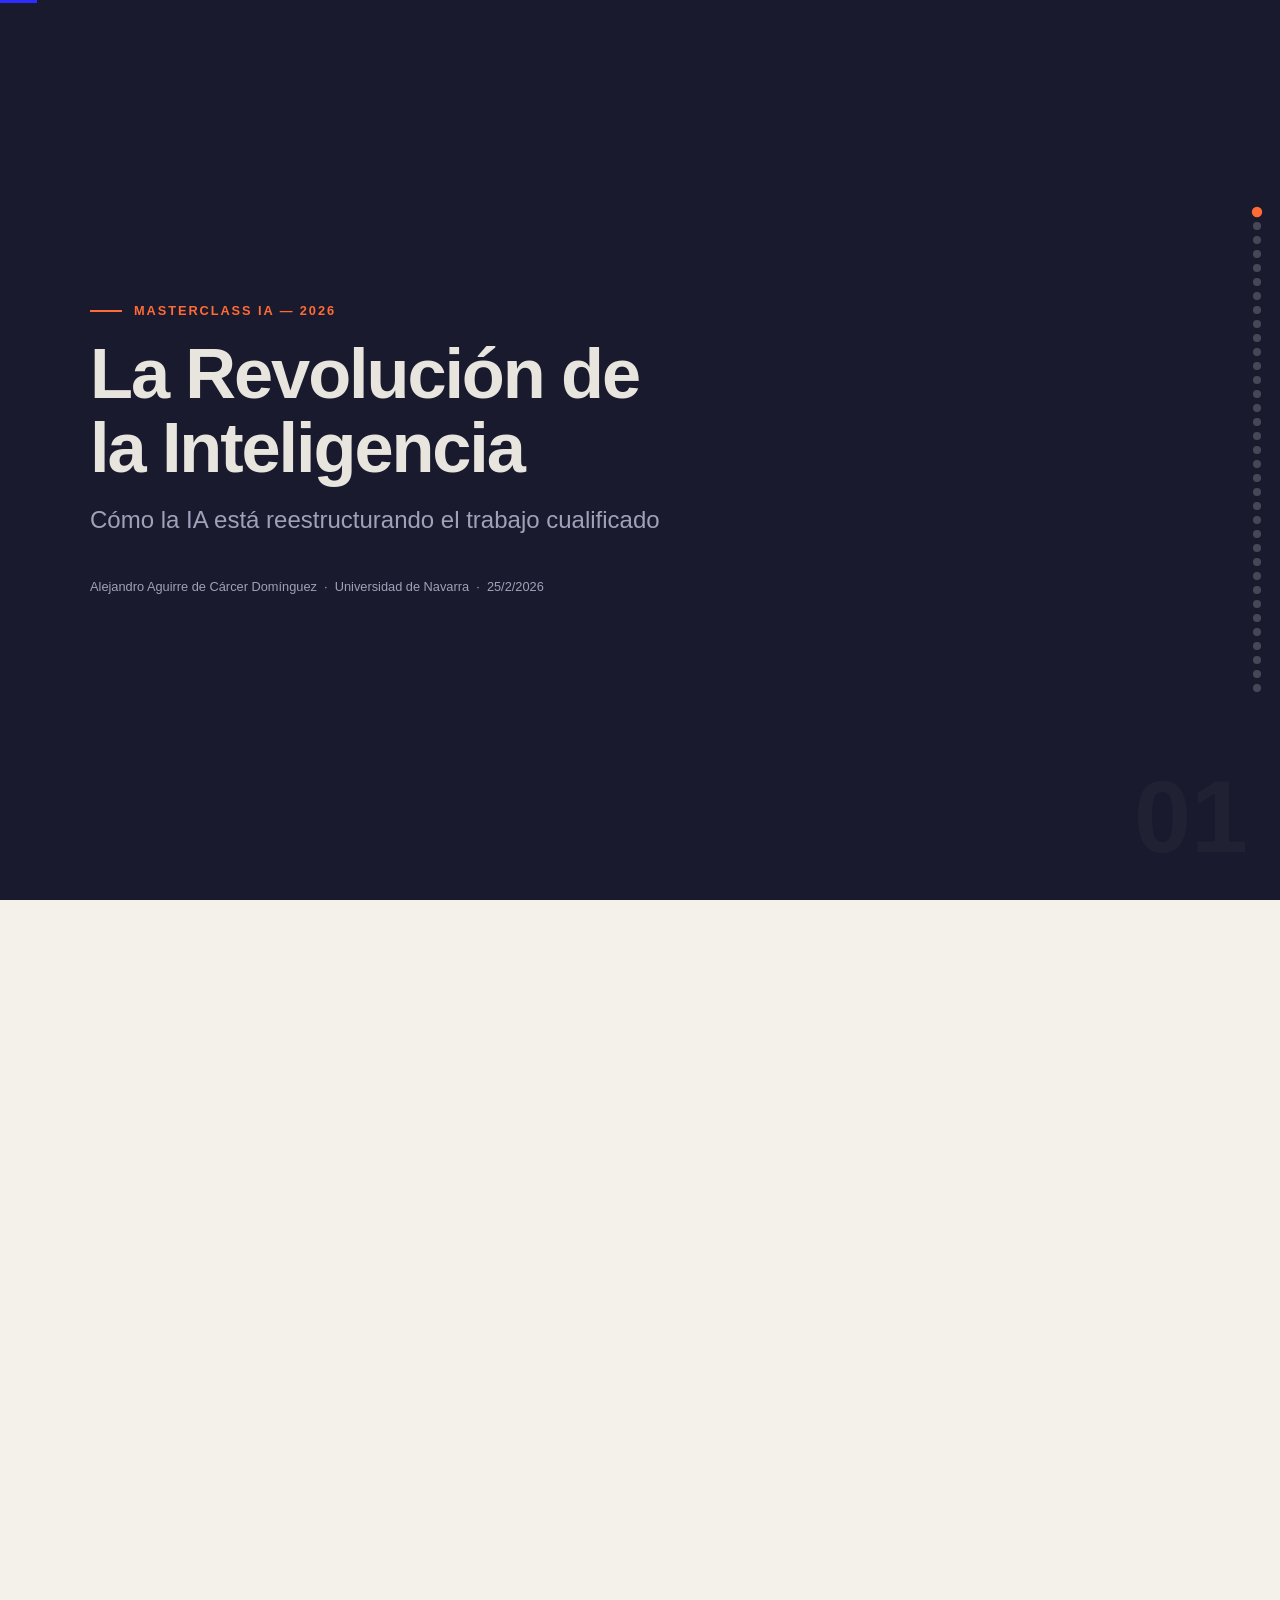
==== ai-masterclass-es.html @ e9cf823a "Add files via upload" ====
<!DOCTYPE html>
<html lang="es">
<head>
    <meta charset="UTF-8">
    <meta name="viewport" content="width=device-width, initial-scale=1.0">
    <title>La Revolución de la Inteligencia — Cómo la IA está reestructurando el trabajo cualificado</title>
    <link rel="stylesheet" href="https://api.fontshare.com/v2/css?f[]=general-sans@400,500,600,700&f[]=cabinet-grotesk@500,700,800&display=swap">
    <style>
        /* ===========================================
           CSS CUSTOM PROPERTIES (ELECTRIC STUDIO THEME)
           =========================================== */
        :root {
            --bg: #f4f1eb;
            --bg-dark: #1a1a2e;
            --bg-card: #ffffff;
            --bg-card-alt: rgba(45, 45, 255, 0.04);
            --accent: #2d2dff;
            --accent-light: rgba(45, 45, 255, 0.08);
            --accent-mid: rgba(45, 45, 255, 0.15);
            --accent-warm: #ff6b35;
            --accent-green: #22c55e;
            --accent-red: #ef4444;
            --accent-yellow: #eab308;
            --text: #1a1a2e;
            --text-muted: #6b6b80;
            --text-light: #9090a8;
            --text-on-dark: #e8e4de;
            --text-muted-dark: #a0a0b8;
            --border: rgba(26, 26, 46, 0.08);

            --font-display: 'Cabinet Grotesk', sans-serif;
            --font-body: 'General Sans', sans-serif;

            --title-size: clamp(2rem, 5.5vw, 4.5rem);
            --h2-size: clamp(1.4rem, 3.5vw, 2.8rem);
            --h3-size: clamp(1rem, 2vw, 1.5rem);
            --body-size: clamp(0.75rem, 1.3vw, 1.05rem);
            --small-size: clamp(0.65rem, 1vw, 0.85rem);
            --stat-size: clamp(1.8rem, 4.5vw, 3.5rem);

            --slide-padding: clamp(1.5rem, 4vw, 4rem);
            --content-gap: clamp(0.75rem, 2vw, 1.5rem);
            --element-gap: clamp(0.3rem, 1vw, 0.75rem);

            --ease-out-expo: cubic-bezier(0.16, 1, 0.3, 1);
            --duration: 0.7s;
        }

        /* ===========================================
           BASE / RESET
           =========================================== */
        *, *::before, *::after {
            margin: 0;
            padding: 0;
            box-sizing: border-box;
        }

        html {
            scroll-snap-type: y mandatory;
            scroll-behavior: smooth;
            height: 100%;
            overflow-x: hidden;
        }

        body {
            font-family: var(--font-body);
            background: var(--bg);
            color: var(--text);
            overflow-x: hidden;
            height: 100%;
            -webkit-font-smoothing: antialiased;
        }

        /* ===========================================
           SLIDE CONTAINER — VIEWPORT FIT
           =========================================== */
        .slide {
            width: 100vw;
            height: 100vh;
            height: 100dvh;
            overflow: hidden;
            scroll-snap-align: start;
            display: flex;
            flex-direction: column;
            justify-content: center;
            position: relative;
            padding: var(--slide-padding);
        }

        .slide-content {
            flex: 1;
            display: flex;
            flex-direction: column;
            justify-content: center;
            max-height: 100%;
            overflow: hidden;
        }

        /* ===========================================
           DARK SLIDES
           =========================================== */
        .slide.dark {
            background: var(--bg-dark);
            color: var(--text-on-dark);
        }

        .slide.dark .text-muted {
            color: var(--text-muted-dark);
        }

        .slide.dark .eyebrow {
            color: var(--accent-warm);
        }

        .slide.dark .eyebrow::before {
            background: var(--accent-warm);
        }

        /* ===========================================
           TYPOGRAPHY
           =========================================== */
        .eyebrow {
            font-family: var(--font-body);
            font-size: var(--small-size);
            font-weight: 600;
            text-transform: uppercase;
            letter-spacing: 0.15em;
            color: var(--accent);
            display: flex;
            align-items: center;
            gap: 0.75rem;
            margin-bottom: clamp(0.5rem, 1.5vw, 1.25rem);
        }

        .eyebrow::before {
            content: '';
            width: clamp(16px, 3vw, 32px);
            height: 2px;
            background: var(--accent);
            flex-shrink: 0;
        }

        h1 {
            font-family: var(--font-display);
            font-size: var(--title-size);
            font-weight: 800;
            line-height: 1.05;
            letter-spacing: -0.03em;
        }

        h2 {
            font-family: var(--font-display);
            font-size: var(--h2-size);
            font-weight: 700;
            line-height: 1.1;
            letter-spacing: -0.02em;
        }

        h3 {
            font-family: var(--font-display);
            font-size: var(--h3-size);
            font-weight: 700;
            line-height: 1.2;
        }

        p, li {
            font-size: var(--body-size);
            line-height: 1.55;
        }

        .text-muted {
            color: var(--text-muted);
        }

        .text-accent {
            color: var(--accent);
        }

        .text-warm {
            color: var(--accent-warm);
        }

        /* ===========================================
           GEOMETRIC DECORATIONS
           =========================================== */
        .geo {
            position: absolute;
            z-index: 0;
            pointer-events: none;
        }

        .geo-circle {
            border: 2px solid var(--accent-mid);
            border-radius: 50%;
        }

        .geo-dot {
            width: 10px;
            height: 10px;
            border-radius: 50%;
            background: var(--accent);
        }

        .geo-square {
            background: var(--accent-light);
            border-radius: 8px;
        }

        .slide-inner {
            position: relative;
            z-index: 1;
            max-width: 1100px;
            width: 100%;
            margin: 0 auto;
        }

        /* ===========================================
           STAT CARDS
           =========================================== */
        .stat-grid {
            display: grid;
            grid-template-columns: repeat(auto-fit, minmax(min(100%, 220px), 1fr));
            gap: clamp(0.5rem, 1.5vw, 1rem);
        }

        .stat-card {
            background: var(--bg-card);
            border: 1px solid var(--border);
            border-radius: 12px;
            padding: clamp(0.75rem, 2vw, 1.5rem);
            display: flex;
            flex-direction: column;
            gap: var(--element-gap);
        }

        .stat-card .number {
            font-family: var(--font-display);
            font-size: var(--stat-size);
            font-weight: 800;
            color: var(--accent);
            line-height: 1;
        }

        .stat-card .label {
            font-size: var(--small-size);
            color: var(--text-muted);
            line-height: 1.4;
        }

        .stat-card .source {
            font-size: clamp(0.55rem, 0.8vw, 0.7rem);
            color: var(--text-light);
            margin-top: auto;
        }

        .slide.dark .stat-card {
            background: rgba(255,255,255,0.04);
            border-color: rgba(255,255,255,0.08);
        }

        .slide.dark .stat-card .label {
            color: var(--text-muted-dark);
        }

        .slide.dark .stat-card .source {
            color: rgba(255,255,255,0.3);
        }

        /* ===========================================
           COMPANY GRID
           =========================================== */
        .company-grid {
            display: grid;
            grid-template-columns: repeat(auto-fit, minmax(min(100%, 200px), 1fr));
            gap: clamp(0.4rem, 1vw, 0.75rem);
        }

        .company-card {
            background: rgba(255,255,255,0.04);
            border: 1px solid rgba(255,255,255,0.08);
            border-radius: 10px;
            padding: clamp(0.6rem, 1.5vw, 1.25rem);
        }

        .company-card .name {
            font-family: var(--font-display);
            font-size: var(--h3-size);
            font-weight: 700;
            margin-bottom: var(--element-gap);
        }

        .company-card .stat {
            font-size: var(--small-size);
            color: var(--text-muted-dark);
            line-height: 1.4;
        }

        .company-card .stat strong {
            color: var(--accent-warm);
            font-weight: 600;
        }

        /* ===========================================
           QUOTE SLIDE
           =========================================== */
        .big-quote {
            font-family: var(--font-display);
            font-size: clamp(1.4rem, 3.5vw, 3rem);
            font-weight: 500;
            line-height: 1.25;
            font-style: italic;
            max-width: 900px;
        }

        .big-quote .mark {
            color: var(--accent);
            font-style: normal;
        }

        .attribution {
            font-family: var(--font-body);
            font-size: var(--body-size);
            font-weight: 500;
            margin-top: clamp(0.75rem, 2vw, 1.5rem);
            opacity: 0.7;
        }

        /* ===========================================
           TWO-COLUMN LAYOUT
           =========================================== */
        .two-col {
            display: grid;
            grid-template-columns: 1fr 1fr;
            gap: clamp(1rem, 3vw, 2.5rem);
            align-items: start;
        }

        @media (max-width: 700px) {
            .two-col {
                grid-template-columns: 1fr;
                gap: clamp(0.5rem, 2vw, 1rem);
            }
        }

        .col-card {
            background: var(--bg-card);
            border: 1px solid var(--border);
            border-radius: 12px;
            padding: clamp(0.75rem, 2vw, 1.5rem);
        }

        .col-card.accent-border {
            border-left: 3px solid var(--accent);
        }

        .col-card.warm-border {
            border-left: 3px solid var(--accent-warm);
        }

        .slide.dark .col-card {
            background: rgba(255,255,255,0.04);
            border-color: rgba(255,255,255,0.08);
        }

        .slide.dark .col-card.accent-border {
            border-left-color: var(--accent);
        }

        .slide.dark .col-card.warm-border {
            border-left-color: var(--accent-warm);
        }

        /* ===========================================
           LISTS
           =========================================== */
        .feature-list {
            list-style: none;
            display: flex;
            flex-direction: column;
            gap: clamp(0.3rem, 0.8vh, 0.6rem);
        }

        .feature-list li {
            font-size: var(--body-size);
            line-height: 1.45;
            padding-left: 1.2em;
            position: relative;
        }

        .feature-list li::before {
            content: '';
            position: absolute;
            left: 0;
            top: 0.55em;
            width: 6px;
            height: 6px;
            border-radius: 50%;
            background: var(--accent);
        }

        .feature-list.warm li::before {
            background: var(--accent-warm);
        }

        /* ===========================================
           THREE TIER / PATH CARDS
           =========================================== */
        .tier-grid, .path-grid {
            display: grid;
            grid-template-columns: repeat(3, 1fr);
            gap: clamp(0.5rem, 1.5vw, 1rem);
        }

        @media (max-width: 700px) {
            .tier-grid, .path-grid {
                grid-template-columns: 1fr;
            }
        }

        .tier-card {
            border-radius: 12px;
            padding: clamp(0.75rem, 1.5vw, 1.25rem);
            display: flex;
            flex-direction: column;
            gap: var(--element-gap);
        }

        .tier-card.red {
            background: rgba(239, 68, 68, 0.08);
            border: 1px solid rgba(239, 68, 68, 0.2);
        }

        .tier-card.yellow {
            background: rgba(234, 179, 8, 0.08);
            border: 1px solid rgba(234, 179, 8, 0.2);
        }

        .tier-card.green {
            background: rgba(34, 197, 94, 0.08);
            border: 1px solid rgba(34, 197, 94, 0.2);
        }

        .tier-card .tier-label {
            font-family: var(--font-display);
            font-size: var(--small-size);
            font-weight: 700;
            text-transform: uppercase;
            letter-spacing: 0.1em;
        }

        .tier-card.red .tier-label { color: var(--accent-red); }
        .tier-card.yellow .tier-label { color: var(--accent-yellow); }
        .tier-card.green .tier-label { color: var(--accent-green); }

        .tier-card .tier-title {
            font-family: var(--font-display);
            font-size: var(--h3-size);
            font-weight: 700;
        }

        .tier-card .tier-desc {
            font-size: var(--small-size);
            line-height: 1.45;
            color: var(--text-muted);
        }

        .path-card {
            background: rgba(255,255,255,0.05);
            border: 1px solid rgba(255,255,255,0.1);
            border-radius: 12px;
            padding: clamp(0.75rem, 1.5vw, 1.25rem);
            display: flex;
            flex-direction: column;
            gap: var(--element-gap);
        }

        .path-card .path-num {
            font-family: var(--font-display);
            font-size: clamp(2rem, 4vw, 3rem);
            font-weight: 800;
            color: var(--accent);
            opacity: 0.3;
            line-height: 1;
        }

        .path-card .path-title {
            font-family: var(--font-display);
            font-size: var(--h3-size);
            font-weight: 700;
        }

        .path-card .path-desc {
            font-size: var(--small-size);
            line-height: 1.45;
            color: var(--text-muted-dark);
        }

        .path-card.highlight {
            border-color: var(--accent);
            background: rgba(45, 45, 255, 0.08);
        }

        /* ===========================================
           FLOW DIAGRAM
           =========================================== */
        .flow {
            display: flex;
            align-items: center;
            gap: clamp(0.3rem, 1vw, 0.75rem);
            flex-wrap: wrap;
            justify-content: center;
        }

        .flow-step {
            background: rgba(255,255,255,0.06);
            border: 1px solid rgba(255,255,255,0.1);
            border-radius: 8px;
            padding: clamp(0.4rem, 1vw, 0.75rem) clamp(0.6rem, 1.2vw, 1rem);
            font-size: var(--small-size);
            text-align: center;
            max-width: 160px;
        }

        .flow-arrow {
            font-size: clamp(0.8rem, 1.5vw, 1.2rem);
            color: var(--accent-warm);
            flex-shrink: 0;
        }

        /* ===========================================
           TOOL GRID
           =========================================== */
        .tool-grid {
            display: grid;
            grid-template-columns: repeat(auto-fit, minmax(min(100%, 180px), 1fr));
            gap: clamp(0.3rem, 0.8vw, 0.5rem);
        }

        .tool-cat {
            background: var(--bg-card);
            border: 1px solid var(--border);
            border-radius: 8px;
            padding: clamp(0.5rem, 1.2vw, 0.75rem);
        }

        .tool-cat .cat-name {
            font-family: var(--font-display);
            font-size: var(--small-size);
            font-weight: 700;
            color: var(--accent);
            margin-bottom: 0.25rem;
        }

        .tool-cat .cat-tools {
            font-size: clamp(0.6rem, 0.9vw, 0.78rem);
            color: var(--text-muted);
            line-height: 1.4;
        }

        /* ===========================================
           NUMBERED LIST
           =========================================== */
        .numbered-list {
            list-style: none;
            display: flex;
            flex-direction: column;
            gap: clamp(0.4rem, 1vh, 0.75rem);
            counter-reset: item;
        }

        .numbered-list li {
            counter-increment: item;
            display: flex;
            gap: 0.75rem;
            align-items: flex-start;
            font-size: var(--body-size);
            line-height: 1.45;
        }

        .numbered-list li::before {
            content: counter(item);
            font-family: var(--font-display);
            font-weight: 800;
            font-size: clamp(0.9rem, 1.5vw, 1.2rem);
            color: var(--accent);
            flex-shrink: 0;
            width: 1.5em;
            text-align: center;
        }

        /* ===========================================
           COMPARISON BLOCK
           =========================================== */
        .comparison {
            display: grid;
            grid-template-columns: 1fr 1fr;
            gap: clamp(0.75rem, 2vw, 1.5rem);
        }

        @media (max-width: 600px) {
            .comparison { grid-template-columns: 1fr; }
        }

        .comparison .bad {
            background: rgba(239, 68, 68, 0.06);
            border: 1px solid rgba(239, 68, 68, 0.15);
            border-radius: 12px;
            padding: clamp(0.75rem, 1.5vw, 1.25rem);
        }

        .comparison .good {
            background: rgba(34, 197, 94, 0.06);
            border: 1px solid rgba(34, 197, 94, 0.15);
            border-radius: 12px;
            padding: clamp(0.75rem, 1.5vw, 1.25rem);
        }

        .comparison .comp-label {
            font-family: var(--font-display);
            font-size: var(--small-size);
            font-weight: 700;
            text-transform: uppercase;
            letter-spacing: 0.1em;
            margin-bottom: var(--element-gap);
        }

        .comparison .bad .comp-label { color: var(--accent-red); }
        .comparison .good .comp-label { color: var(--accent-green); }

        .comparison p {
            font-size: var(--small-size);
            line-height: 1.5;
        }

        /* ===========================================
           TIMELINE / ACTION PLAN
           =========================================== */
        .timeline {
            display: flex;
            flex-direction: column;
            gap: clamp(0.5rem, 1.2vh, 0.75rem);
        }

        .timeline-item {
            display: flex;
            gap: clamp(0.5rem, 1.5vw, 1rem);
            align-items: flex-start;
        }

        .timeline-month {
            font-family: var(--font-display);
            font-weight: 800;
            font-size: var(--h3-size);
            color: var(--accent);
            flex-shrink: 0;
            width: clamp(60px, 8vw, 90px);
        }

        .timeline-body {
            font-size: var(--body-size);
            line-height: 1.5;
            border-left: 2px solid var(--accent-mid);
            padding-left: clamp(0.5rem, 1.5vw, 1rem);
        }

        .timeline-body strong {
            display: block;
            font-family: var(--font-display);
            font-weight: 700;
            margin-bottom: 0.15rem;
        }

        /* ===========================================
           SLIDE COUNTER
           =========================================== */
        .slide-num {
            position: absolute;
            bottom: clamp(1rem, 2.5vw, 2rem);
            right: clamp(1rem, 2.5vw, 2rem);
            font-family: var(--font-display);
            font-size: clamp(3rem, 8vw, 7rem);
            font-weight: 800;
            opacity: 0.04;
            line-height: 1;
            z-index: 0;
            pointer-events: none;
        }

        .slide.dark .slide-num {
            opacity: 0.03;
        }

        .act-label {
            font-family: var(--font-body);
            font-size: var(--small-size);
            font-weight: 600;
            text-transform: uppercase;
            letter-spacing: 0.2em;
            color: var(--accent-warm);
            margin-bottom: clamp(0.5rem, 1.5vw, 1rem);
        }

        /* ===========================================
           INVERTED PYRAMID
           =========================================== */
        .pyramid {
            display: flex;
            flex-direction: column;
            align-items: center;
            gap: clamp(0.2rem, 0.5vh, 0.35rem);
            margin: clamp(0.5rem, 1.5vh, 1rem) 0;
        }

        .pyramid-row {
            display: flex;
            align-items: center;
            justify-content: center;
            text-align: center;
            font-size: var(--small-size);
            font-weight: 600;
            border-radius: 6px;
            padding: clamp(0.35rem, 0.8vh, 0.5rem) 0;
            color: #fff;
        }

        .pyramid-row:nth-child(1) { width: 90%; background: var(--accent); }
        .pyramid-row:nth-child(2) { width: 75%; background: rgba(45, 45, 255, 0.75); }
        .pyramid-row:nth-child(3) { width: 60%; background: rgba(45, 45, 255, 0.55); }
        .pyramid-row:nth-child(4) { width: 45%; background: rgba(45, 45, 255, 0.35); color: var(--text); }
        .pyramid-row:nth-child(5) { width: 30%; background: rgba(45, 45, 255, 0.2); color: var(--text); }

        /* ===========================================
           DISCUSSION SLIDE
           =========================================== */
        .discussion-prompt {
            font-family: var(--font-display);
            font-size: clamp(1.2rem, 3vw, 2.2rem);
            font-weight: 700;
            line-height: 1.3;
            text-align: center;
            max-width: 750px;
            margin: 0 auto;
        }

        .discussion-icon {
            font-size: clamp(2rem, 5vw, 4rem);
            text-align: center;
            margin-bottom: clamp(0.5rem, 1.5vw, 1rem);
        }

        .discussion-time {
            font-size: var(--small-size);
            color: var(--text-muted);
            text-align: center;
            margin-top: clamp(0.5rem, 1.5vw, 1rem);
        }

        /* ===========================================
           DEMO SLIDE
           =========================================== */
        .demo-box {
            background: var(--bg-dark);
            border-radius: 12px;
            padding: clamp(1rem, 2.5vw, 2rem);
            color: var(--text-on-dark);
            max-width: 700px;
            margin: 0 auto;
        }

        .demo-box .demo-label {
            font-size: var(--small-size);
            font-weight: 600;
            text-transform: uppercase;
            letter-spacing: 0.15em;
            color: var(--accent-warm);
            margin-bottom: var(--element-gap);
        }

        .demo-box .demo-task {
            font-family: var(--font-display);
            font-size: var(--h3-size);
            font-weight: 700;
            margin-bottom: clamp(0.5rem, 1.2vw, 0.75rem);
        }

        .demo-box p {
            font-size: var(--small-size);
            color: var(--text-muted-dark);
            line-height: 1.5;
        }

        /* ===========================================
           RESOURCES
           =========================================== */
        .resources-list {
            list-style: none;
            display: flex;
            flex-direction: column;
            gap: clamp(0.25rem, 0.6vh, 0.4rem);
        }

        .resources-list li {
            font-size: clamp(0.6rem, 0.9vw, 0.78rem);
            line-height: 1.4;
            padding-left: 0.8em;
            position: relative;
            color: var(--text-muted-dark);
        }

        .resources-list li::before {
            content: '→';
            position: absolute;
            left: 0;
            color: var(--accent);
        }

        .resources-list li strong {
            color: var(--text-on-dark);
            font-weight: 600;
        }

        .full-message {
            text-align: center;
            max-width: 850px;
            margin: 0 auto;
        }

        .full-message h2 {
            font-size: clamp(1.5rem, 4vw, 3.2rem);
            margin-bottom: clamp(0.5rem, 1.5vw, 1rem);
        }

        /* ===========================================
           SKILL RANKING
           =========================================== */
        .skill-rank {
            display: flex;
            flex-direction: column;
            gap: clamp(0.3rem, 0.7vh, 0.5rem);
        }

        .skill-item {
            display: flex;
            align-items: center;
            gap: clamp(0.5rem, 1.2vw, 0.75rem);
            background: rgba(255,255,255,0.04);
            border: 1px solid rgba(255,255,255,0.06);
            border-radius: 8px;
            padding: clamp(0.4rem, 1vw, 0.65rem) clamp(0.6rem, 1.2vw, 1rem);
        }

        .skill-item .rank {
            font-family: var(--font-display);
            font-weight: 800;
            font-size: var(--h3-size);
            color: var(--accent);
            width: 1.5em;
            text-align: center;
            flex-shrink: 0;
        }

        .skill-item .skill-name {
            font-weight: 600;
            font-size: var(--body-size);
        }

        .skill-item .skill-why {
            font-size: var(--small-size);
            color: var(--text-muted-dark);
            margin-left: auto;
        }

        /* ===========================================
           FAILURE MODES
           =========================================== */
        .failure-grid {
            display: grid;
            grid-template-columns: repeat(3, 1fr);
            gap: clamp(0.5rem, 1.2vw, 0.75rem);
        }

        @media (max-width: 700px) {
            .failure-grid { grid-template-columns: 1fr; }
        }

        .failure-card {
            background: rgba(239, 68, 68, 0.06);
            border: 1px solid rgba(239, 68, 68, 0.12);
            border-radius: 10px;
            padding: clamp(0.6rem, 1.3vw, 1rem);
        }

        .failure-card .fail-label {
            font-family: var(--font-display);
            font-weight: 700;
            font-size: var(--h3-size);
            color: var(--accent-red);
            margin-bottom: var(--element-gap);
        }

        .failure-card p {
            font-size: var(--small-size);
            color: var(--text-muted-dark);
            line-height: 1.45;
        }

        /* ===========================================
           PROGRESS BAR
           =========================================== */
        .progress-bar {
            position: fixed;
            top: 0;
            left: 0;
            height: 3px;
            background: var(--accent);
            z-index: 1000;
            transition: width 0.3s ease;
            width: 0%;
        }

        /* ===========================================
           NAV DOTS
           =========================================== */
        .nav-dots {
            position: fixed;
            right: clamp(0.5rem, 1.5vw, 1.5rem);
            top: 50%;
            transform: translateY(-50%);
            display: flex;
            flex-direction: column;
            gap: 6px;
            z-index: 100;
        }

        .nav-dot {
            width: 8px;
            height: 8px;
            border-radius: 50%;
            background: rgba(45, 45, 255, 0.2);
            cursor: pointer;
            transition: all 0.3s ease;
            border: none;
            padding: 0;
        }

        .nav-dot.active {
            background: var(--accent);
            transform: scale(1.3);
        }

        .nav-dot.dark-ctx {
            background: rgba(255,255,255,0.2);
        }

        .nav-dot.dark-ctx.active {
            background: var(--accent-warm);
        }

        /* ===========================================
           ANIMATIONS
           =========================================== */
        .reveal {
            opacity: 0;
            transform: translateY(25px);
            transition: opacity var(--duration) var(--ease-out-expo),
                        transform var(--duration) var(--ease-out-expo);
        }

        .slide.visible .reveal {
            opacity: 1;
            transform: translateY(0);
        }

        .reveal:nth-child(1) { transition-delay: 0.08s; }
        .reveal:nth-child(2) { transition-delay: 0.16s; }
        .reveal:nth-child(3) { transition-delay: 0.24s; }
        .reveal:nth-child(4) { transition-delay: 0.32s; }
        .reveal:nth-child(5) { transition-delay: 0.4s; }
        .reveal:nth-child(6) { transition-delay: 0.48s; }

        /* ===========================================
           RESPONSIVE BREAKPOINTS
           =========================================== */
        @media (max-height: 700px) {
            :root {
                --slide-padding: clamp(0.75rem, 3vw, 2rem);
                --content-gap: clamp(0.4rem, 1.5vw, 1rem);
                --title-size: clamp(1.5rem, 4.5vw, 3rem);
                --h2-size: clamp(1.2rem, 3vw, 2rem);
                --stat-size: clamp(1.5rem, 3.5vw, 2.5rem);
            }
        }

        @media (max-height: 600px) {
            :root {
                --slide-padding: clamp(0.5rem, 2.5vw, 1.5rem);
                --content-gap: clamp(0.3rem, 1vw, 0.75rem);
                --title-size: clamp(1.25rem, 4vw, 2.2rem);
                --body-size: clamp(0.65rem, 1.1vw, 0.9rem);
            }
            .nav-dots { display: none; }
        }

        @media (max-height: 500px) {
            :root {
                --slide-padding: clamp(0.4rem, 2vw, 1rem);
                --title-size: clamp(1rem, 3.5vw, 1.8rem);
                --h2-size: clamp(0.9rem, 2.5vw, 1.5rem);
            }
        }

        @media (max-width: 600px) {
            :root {
                --title-size: clamp(1.5rem, 8vw, 2.5rem);
            }
            .stat-grid { grid-template-columns: repeat(2, 1fr); }
            .company-grid { grid-template-columns: repeat(2, 1fr); }
        }

        @media (prefers-reduced-motion: reduce) {
            *, *::before, *::after {
                animation-duration: 0.01ms !important;
                transition-duration: 0.2s !important;
            }
            html { scroll-behavior: auto; }
            .reveal { opacity: 1; transform: none; }
        }
    </style>
</head>
<body>
    <!-- Barra de progreso -->
    <div class="progress-bar" id="progressBar"></div>

    <!-- Puntos de navegación -->
    <nav class="nav-dots" id="navDots"></nav>

    <!-- =========================================
         ACTO 1 — LA LLAMADA DE ATENCIÓN
         ========================================= -->

    <!-- DIAPOSITIVA 1: Título -->
    <section class="slide dark" data-act="1">
        <div class="slide-inner">
            <div class="slide-content">
                <div class="eyebrow reveal">Masterclass IA — 2026</div>
                <h1 class="reveal" style="margin-bottom: clamp(0.5rem, 1.5vw, 1rem);">La Revolución de<br>la Inteligencia</h1>
                <p class="reveal text-muted" style="font-size: var(--h3-size); max-width: 650px;">Cómo la IA está reestructurando el trabajo cualificado</p>
                <p class="reveal" style="font-size: var(--small-size); color: var(--text-muted-dark); margin-top: clamp(1rem, 3vw, 2.5rem);">Alejandro Aguirre de Cárcer Domínguez &nbsp;·&nbsp; Universidad de Navarra &nbsp;·&nbsp; 25/2/2026</p>
            </div>
        </div>
        <div class="slide-num">01</div>
    </section>

    <!-- DIAPOSITIVA 2: Cita de apertura -->
    <section class="slide dark" data-act="1">
        <div class="slide-inner">
            <div class="slide-content" style="align-items: center; text-align: center;">
                <p class="big-quote reveal"><span class="mark">&laquo;</span>La IA está empezando a superar a los humanos en casi todas las tareas intelectuales.<span class="mark">&raquo;</span></p>
                <p class="attribution reveal">— Dario Amodei, CEO de Anthropic, mayo 2025</p>
            </div>
        </div>
        <div class="slide-num">02</div>
    </section>

    <!-- DIAPOSITIVA 3: Las cifras que importan -->
    <section class="slide" data-act="1">
        <div class="slide-inner">
            <div class="slide-content">
                <div class="eyebrow reveal">La magnitud</div>
                <h2 class="reveal" style="margin-bottom: var(--content-gap);">Las cifras que importan</h2>
                <div class="stat-grid reveal">
                    <div class="stat-card">
                        <div class="number">50%</div>
                        <div class="label">de empleos cualificados de entrada en riesgo en 5 años</div>
                        <div class="source">CEO de Anthropic, mayo 2025</div>
                    </div>
                    <div class="stat-card">
                        <div class="number">40%</div>
                        <div class="label">de los empleos contienen tareas técnicamente automatizables hoy</div>
                        <div class="source">McKinsey, noviembre 2025</div>
                    </div>
                    <div class="stat-card">
                        <div class="number">39%</div>
                        <div class="label">de las competencias clave cambiarán para 2030</div>
                        <div class="source">WEF Future of Jobs 2025</div>
                    </div>
                    <div class="stat-card">
                        <div class="number">300M</div>
                        <div class="label">de empleos a tiempo completo podrían verse afectados a nivel global</div>
                        <div class="source">Goldman Sachs, 2025</div>
                    </div>
                </div>
            </div>
        </div>
        <div class="slide-num">04</div>
    </section>

    <!-- DIAPOSITIVA 5: Ya está ocurriendo — Muro de evidencias -->
    <section class="slide dark" data-act="1">
        <div class="slide-inner">
            <div class="slide-content">
                <div class="eyebrow reveal">Muro de evidencias</div>
                <h2 class="reveal" style="margin-bottom: var(--content-gap);">Ya está ocurriendo</h2>
                <div class="company-grid reveal">
                    <div class="company-card">
                        <div class="name">Klarna</div>
                        <div class="stat">De 7.000 a 3.000 empleados. La IA gestiona la carga de trabajo de <strong>700 empleados</strong>.</div>
                    </div>
                    <div class="company-card">
                        <div class="name">Salesforce</div>
                        <div class="stat">Soporte de 9.000 a 5.000. La IA gestiona el <strong>50% de la carga de trabajo</strong>.</div>
                    </div>
                    <div class="company-card">
                        <div class="name">McKinsey</div>
                        <div class="stat"><strong>12.000 agentes de IA</strong> desplegados. ~5.000 puestos eliminados. 1,5M de horas ahorradas.</div>
                    </div>
                    <div class="company-card">
                        <div class="name">IBM</div>
                        <div class="stat"><strong>~8.000 puestos de RRHH</strong> eliminados. La IA sustituyó a cientos en la división de RRHH.</div>
                    </div>
                    <div class="company-card">
                        <div class="name">Shopify</div>
                        <div class="stat">Memo del CEO: los equipos deben <strong>demostrar por qué la IA no puede hacerlo</strong> antes de contratar.</div>
                    </div>
                    <div class="company-card">
                        <div class="name">Duolingo</div>
                        <div class="stat">IA-first desde mayo 2025. Uso de IA en <strong>evaluaciones de rendimiento</strong>.</div>
                    </div>
                </div>
            </div>
        </div>
        <div class="slide-num">05</div>
    </section>

    <!-- DIAPOSITIVA 6: La escalera profesional se rompe -->
    <section class="slide" data-act="1">
        <div class="slide-inner">
            <div class="slide-content">
                <div class="eyebrow reveal">Impacto profesional</div>
                <h2 class="reveal" style="margin-bottom: var(--content-gap);">La escalera profesional se está rompiendo</h2>
                <div class="stat-grid reveal" style="margin-bottom: var(--content-gap);">
                    <div class="stat-card">
                        <div class="number" style="color: var(--accent-red);">-24pp</div>
                        <div class="label">Puestos de entrada en finanzas</div>
                    </div>
                    <div class="stat-card">
                        <div class="number" style="color: var(--accent-red);">-34%</div>
                        <div class="label">Ofertas de prácticas en tecnología (2022–2024)</div>
                    </div>
                    <div class="stat-card">
                        <div class="number" style="color: var(--accent-red);">-30–40%</div>
                        <div class="label">Contratación de analistas junior en consultoría</div>
                    </div>
                    <div class="stat-card">
                        <div class="number" style="color: var(--accent-red);">-22%</div>
                        <div class="label">Ofertas de prácticas en Fortune 500</div>
                    </div>
                </div>
                <p class="reveal" style="text-align: center; font-size: var(--body-size); max-width: 600px; margin: 0 auto;"><em>&laquo;La IA está rompiendo primero el peldaño más bajo de la escalera profesional.&raquo;</em> <span class="text-muted">— Aneesh Raman, LinkedIn</span></p>
            </div>
        </div>
        <div class="slide-num">06</div>
    </section>

    <!-- DIAPOSITIVA 7: ¿Por qué ahora? Economía de tokens -->
    <section class="slide dark" data-act="1">
        <div class="slide-inner">
            <div class="slide-content">
                <div class="eyebrow reveal">El motor económico</div>
                <h2 class="reveal" style="margin-bottom: var(--content-gap);">¿Por qué ahora? La inteligencia se abarató.</h2>
                <div class="two-col reveal">
                    <div>
                        <h3 style="margin-bottom: var(--element-gap);">Economía de tokens</h3>
                        <p class="text-muted" style="font-size: var(--body-size); line-height: 1.55;">El precio de los tokens de IA se desploma a un ritmo de <strong style="color: var(--accent-warm);">10x&ndash;200x por año</strong>. La unidad fundamental de valor del software está pasando de instrucciones escritas por humanos a inteligencia artificial adquirible.</p>
                    </div>
                    <div>
                        <h3 style="margin-bottom: var(--element-gap);">Paradoja de Jevons</h3>
                        <p class="text-muted" style="font-size: var(--body-size); line-height: 1.55;">Cuando el precio de un recurso cae drásticamente, el consumo <strong style="color: var(--accent-warm);">se dispara</strong>. Electricidad barata → todo se electrifica. Inteligencia barata → todos los flujos de trabajo se automatizan.</p>
                    </div>
                </div>
                <p class="reveal" style="font-size: var(--body-size); text-align: center; margin-top: var(--content-gap); color: var(--text-muted-dark);">Esto no se está frenando. La lógica económica garantiza la aceleración.</p>
            </div>
        </div>
        <div class="slide-num">07</div>
    </section>

    <!-- DIAPOSITIVA 8: Debate -->
    <section class="slide" data-act="1">
        <div class="slide-inner">
            <div class="slide-content" style="align-items: center;">
                <div class="discussion-icon reveal">&#128172;</div>
                <p class="discussion-prompt reveal">¿Qué parte de vuestro futuro trabajo creéis que la IA tocará primero?</p>
                <p class="discussion-time reveal">Debate en grupo — 3 minutos</p>
            </div>
        </div>
        <div class="slide-num">08</div>
    </section>

    <!-- =========================================
         ACTO 2 — CÓMO FUNCIONA LA MÁQUINA
         ========================================= -->

    <!-- DIAPOSITIVA 9: IA vs. Humanos -->
    <section class="slide" data-act="2">
        <div class="slide-inner">
            <div class="slide-content">
                <div class="eyebrow reveal">Cómo funciona</div>
                <h2 class="reveal" style="margin-bottom: var(--content-gap);">Fortalezas de la IA vs. fortalezas humanas</h2>
                <div class="two-col reveal">
                    <div class="col-card accent-border">
                        <h3 style="color: var(--accent); margin-bottom: var(--element-gap);">La IA destaca en</h3>
                        <ul class="feature-list">
                            <li>Síntesis y resumen a gran escala</li>
                            <li>Reconocimiento de patrones en grandes conjuntos de datos</li>
                            <li>Redacción de documentos y generación de plantillas</li>
                            <li>Agregación de investigación y análisis de datos</li>
                            <li>Tareas cognitivas repetitivas — 24/7, coste casi nulo</li>
                        </ul>
                    </div>
                    <div class="col-card warm-border">
                        <h3 style="color: var(--accent-warm); margin-bottom: var(--element-gap);">Los humanos dominan</h3>
                        <ul class="feature-list warm">
                            <li>Juicio en situaciones verdaderamente ambiguas</li>
                            <li>Gestión de relaciones basadas en confianza</li>
                            <li>Estrategia creativa y razonamiento ético</li>
                            <li>Leer una sala — inteligencia social</li>
                            <li>Saber qué pregunta hacer</li>
                        </ul>
                    </div>
                </div>
            </div>
        </div>
        <div class="slide-num">09</div>
    </section>

    <!-- DIAPOSITIVA 10: Autopsia del flujo de trabajo -->
    <section class="slide dark" data-act="2">
        <div class="slide-inner">
            <div class="slide-content">
                <div class="eyebrow reveal">Cambio en el flujo de trabajo</div>
                <h2 class="reveal" style="margin-bottom: var(--content-gap);">El trabajo se comprime, no se elimina</h2>
                <div class="two-col reveal">
                    <div>
                        <h3 style="margin-bottom: var(--element-gap); opacity: 0.5;">Antes de la IA</h3>
                        <ul class="feature-list" style="opacity: 0.6;">
                            <li>3 horas — investigación y recopilación de datos</li>
                            <li>2 horas — borrador del informe</li>
                            <li>1 hora — maquetación y control de calidad</li>
                            <li>1 hora — comunicación con el cliente</li>
                            <li>1 hora — decisiones estratégicas</li>
                        </ul>
                        <p style="font-size: var(--small-size); color: var(--text-muted-dark); margin-top: var(--element-gap);">Jornada de 8 horas &middot; 1 analista</p>
                    </div>
                    <div>
                        <h3 style="margin-bottom: var(--element-gap); color: var(--accent);">Después de la IA</h3>
                        <ul class="feature-list">
                            <li><strong style="color: var(--accent);">20 min</strong> — Investigación IA + revisión humana</li>
                            <li><strong style="color: var(--accent);">30 min</strong> — Borrador IA + edición humana</li>
                            <li><strong style="color: var(--accent);">10 min</strong> — Maquetación automatizada</li>
                            <li>1 hora — Comunicación con el cliente (humano)</li>
                            <li>1 hora — Decisiones estratégicas (humano)</li>
                        </ul>
                        <p style="font-size: var(--small-size); color: var(--accent); margin-top: var(--element-gap);">3 horas &middot; Mismo resultado &middot; Menos personas necesarias</p>
                    </div>
                </div>
            </div>
        </div>
        <div class="slide-num">10</div>
    </section>

    <!-- DIAPOSITIVA 11: Panorama de herramientas -->
    <section class="slide" data-act="2">
        <div class="slide-inner">
            <div class="slide-content">
                <div class="eyebrow reveal">Desplegadas hoy</div>
                <h2 class="reveal" style="margin-bottom: var(--content-gap);">El panorama de herramientas</h2>
                <div class="tool-grid reveal">
                    <div class="tool-cat">
                        <div class="cat-name">Redacción</div>
                        <div class="cat-tools">Claude, ChatGPT, Gemini</div>
                    </div>
                    <div class="tool-cat">
                        <div class="cat-name">Investigación</div>
                        <div class="cat-tools">Perplexity, Claude, NotebookLM</div>
                    </div>
                    <div class="tool-cat">
                        <div class="cat-name">Presentaciones</div>
                        <div class="cat-tools">Gamma, Beautiful.ai</div>
                    </div>
                    <div class="tool-cat">
                        <div class="cat-name">Datos</div>
                        <div class="cat-tools">Julius AI, Excel Copilot</div>
                    </div>
                    <div class="tool-cat">
                        <div class="cat-name">Legal</div>
                        <div class="cat-tools">Harvey AI, Casetext</div>
                    </div>
                    <div class="tool-cat">
                        <div class="cat-name">Código</div>
                        <div class="cat-tools">GitHub Copilot, Cursor, Claude Code</div>
                    </div>
                    <div class="tool-cat">
                        <div class="cat-name">Reuniones</div>
                        <div class="cat-tools">Fireflies, Otter.ai, Granola</div>
                    </div>
                    <div class="tool-cat">
                        <div class="cat-name">Imágenes</div>
                        <div class="cat-tools">Midjourney, DALL-E, Firefly</div>
                    </div>
                </div>
                <p class="reveal text-muted" style="text-align: center; margin-top: var(--content-gap); font-size: var(--small-size);">El 90% de las empresas Fortune 100 han adoptado GitHub Copilot. Microsoft Copilot está en Word, Excel y Outlook. No son herramientas del futuro.</p>
            </div>
        </div>
        <div class="slide-num">11</div>
    </section>

    <!-- DIAPOSITIVA 12: IA Agéntica -->
    <section class="slide dark" data-act="2">
        <div class="slide-inner">
            <div class="slide-content">
                <div class="eyebrow reveal">La próxima ola</div>
                <h2 class="reveal" style="margin-bottom: var(--content-gap);">De asistente a agente</h2>
                <div class="two-col reveal">
                    <div class="col-card" style="text-align: center;">
                        <h3 style="margin-bottom: var(--element-gap); opacity: 0.5;">Asistente IA</h3>
                        <p style="font-size: var(--body-size); color: var(--text-muted-dark);">Responde preguntas cuando se le pregunta. Espera el siguiente prompt. Una tarea a la vez.</p>
                    </div>
                    <div class="col-card accent-border" style="text-align: center;">
                        <h3 style="margin-bottom: var(--element-gap); color: var(--accent);">Agente IA</h3>
                        <p style="font-size: var(--body-size); color: var(--text-muted-dark);">Trabaja de forma autónoma hacia un objetivo durante horas. Gestiona subtareas. Toma decisiones. Informa de vuelta.</p>
                    </div>
                </div>
                <p class="reveal" style="font-size: var(--body-size); text-align: center; margin-top: var(--content-gap); color: var(--text-muted-dark);">Datos de Anthropic: <strong style="color: var(--accent-warm);">60% aumentación vs. 40% automatización</strong> — y la cuota de automatización está creciendo. El salto a agentes es cuando la disrupción pasa de gradual a repentina.</p>
            </div>
        </div>
        <div class="slide-num">13</div>
    </section>

    <!-- DIAPOSITIVA 14: La crisis del aprendizaje -->
    <section class="slide" data-act="2">
        <div class="slide-inner">
            <div class="slide-content">
                <div class="eyebrow reveal">La crisis oculta</div>
                <h2 class="reveal" style="margin-bottom: var(--content-gap);">El modelo de aprendizaje se está rompiendo</h2>
                <p class="reveal text-muted" style="max-width: 650px; margin-bottom: var(--content-gap);">Los profesionales junior aprendían juicio haciendo trabajo de bajo valor bajo supervisión senior. La IA ahora hace ese trabajo. Esto crea dos crisis simultáneas:</p>
                <div class="two-col reveal">
                    <div class="col-card accent-border">
                        <h3 style="margin-bottom: var(--element-gap);">1. La crisis de contratación</h3>
                        <p style="font-size: var(--body-size); color: var(--text-muted);">Las empresas necesitan menos juniors, así que la contratación de entrada colapsa. La vía de acceso a las carreras profesionales se estrecha drásticamente.</p>
                    </div>
                    <div class="col-card warm-border">
                        <h3 style="margin-bottom: var(--element-gap);">2. La crisis de formación</h3>
                        <p style="font-size: var(--body-size); color: var(--text-muted);">El camino por el cual los juniors desarrollaban su criterio profesional desaparece. ¿Quién formará a los profesionales senior del mañana si no hay años de junior?</p>
                    </div>
                </div>
                <p class="reveal" style="font-size: var(--small-size); text-align: center; margin-top: var(--element-gap); color: var(--text-light);">Fuente: Fortune / Thomson Reuters, noviembre 2025</p>
            </div>
        </div>
        <div class="slide-num">14</div>
    </section>

    <!-- DIAPOSITIVA 15: Los tres niveles de riesgo IA -->
    <section class="slide" data-act="2">
        <div class="slide-inner">
            <div class="slide-content">
                <div class="eyebrow reveal">Marco de riesgo</div>
                <h2 class="reveal" style="margin-bottom: var(--content-gap);">Los tres niveles de riesgo de la IA</h2>
                <div class="tier-grid reveal">
                    <div class="tier-card red">
                        <div class="tier-label">Nivel 1 — Inmediato</div>
                        <div class="tier-title">Disrupción real</div>
                        <div class="tier-desc">La IA ya está desplazando empleo hoy. Desarrollo de software, atención al cliente, investigación básica, análisis de datos rutinario.</div>
                    </div>
                    <div class="tier-card yellow">
                        <div class="tier-label">Nivel 2 — Transicional</div>
                        <div class="tier-title">Cambio a largo plazo</div>
                        <div class="tier-desc">La IA asiste, pero la confianza y las relaciones siguen siendo el núcleo. Gestión patrimonial, consultoría senior, operaciones complejas.</div>
                    </div>
                    <div class="tier-card green">
                        <div class="tier-label">Nivel 3 — Sobredimensionado</div>
                        <div class="tier-title">Pánico irracional</div>
                        <div class="tier-desc">Los mercados &laquo;han perdido el norte&raquo;. Una empresa de karaoke de 6M$ provocó una venta masiva multimillonaria en el sector de transporte.</div>
                    </div>
                </div>
                <p class="reveal text-muted" style="text-align: center; margin-top: var(--element-gap); font-size: var(--small-size);">Saber en qué nivel estáis cambia toda vuestra estrategia.</p>
            </div>
        </div>
        <div class="slide-num">15</div>
    </section>

    <!-- DIAPOSITIVA 16: Demo en vivo 1 -->
    <section class="slide" data-act="2">
        <div class="slide-inner">
            <div class="slide-content" style="align-items: center;">
                <div class="eyebrow reveal" style="justify-content: center;">Demo en vivo</div>
                <h2 class="reveal" style="text-align: center; margin-bottom: var(--content-gap);">Veámoslo funcionar</h2>
                <div class="demo-box reveal">
                    <div class="demo-label">Tarea</div>
                    <div class="demo-task">&laquo;Resume la tesis de inversión para un edificio de oficinas en un mercado con teletrabajo creciente&raquo;</div>
                    <p>Herramienta: Claude o Perplexity &nbsp;·&nbsp; Tiempo: 8&ndash;10 minutos</p>
                    <p style="margin-top: var(--element-gap);">Debate: ¿Qué ha acertado? ¿Qué ha fallado? ¿Qué aporta el humano?</p>
                </div>
            </div>
        </div>
        <div class="slide-num">16</div>
    </section>

    <!-- =========================================
         ACTO 3 — EL MERCADO ESTÁ EN PÁNICO
         ========================================= -->

    <!-- DIAPOSITIVA 15: La profecía autocumplida -->
    <section class="slide dark" data-act="3">
        <div class="slide-inner">
            <div class="slide-content">
                <div class="eyebrow reveal">Bucle de retroalimentación</div>
                <h2 class="reveal" style="margin-bottom: var(--content-gap);">La profecía autocumplida</h2>
                <div class="flow reveal">
                    <div class="flow-step">Anuncio sobre IA</div>
                    <div class="flow-arrow">→</div>
                    <div class="flow-step">Caída en bolsa</div>
                    <div class="flow-arrow">→</div>
                    <div class="flow-step">Presión del consejo</div>
                    <div class="flow-arrow">→</div>
                    <div class="flow-step">CEO anuncia giro &laquo;IA-first&raquo;</div>
                    <div class="flow-arrow">→</div>
                    <div class="flow-step">Congelación de contrataciones</div>
                    <div class="flow-arrow">→</div>
                    <div class="flow-step">Puestos junior eliminados</div>
                    <div class="flow-arrow">→</div>
                    <div class="flow-step" style="border-color: var(--accent-warm);">El pánico parece justificado</div>
                </div>
                <p class="reveal" style="font-size: var(--body-size); text-align: center; margin-top: var(--content-gap); color: var(--text-muted-dark); max-width: 650px; margin-left: auto; margin-right: auto;">Los consejos de administración y los CEO, por miedo a las caídas bursátiles, están forzando giros &laquo;performativos&raquo; hacia la IA — no porque la IA haya sustituido a nadie aún, sino porque temen parecer rezagados.</p>
            </div>
        </div>
        <div class="slide-num">18</div>
    </section>

    <!-- DIAPOSITIVA 19: Lo que el mercado se equivoca -->
    <section class="slide" data-act="3">
        <div class="slide-inner">
            <div class="slide-content">
                <div class="eyebrow reveal">Contranarrativa</div>
                <h2 class="reveal" style="margin-bottom: var(--content-gap);">En qué se equivoca el mercado</h2>
                <ul class="feature-list reveal" style="max-width: 700px; margin-bottom: var(--content-gap);">
                    <li>Yale Budget Lab: <strong>&laquo;Escasa disrupción perceptible&raquo;</strong> en los datos laborales generales de EE.UU. desde el lanzamiento de ChatGPT.</li>
                    <li>Goldman Sachs (julio 2025): <strong>&laquo;Sin indicios de impacto significativo en la mayoría de indicadores del mercado laboral.&raquo;</strong></li>
                    <li>Algunas empresas usan &laquo;IA&raquo; como excusa conveniente para corregir la sobrecontratación de la pandemia.</li>
                    <li>Klarna <strong>recontrató</strong> agentes de atención al cliente tras la caída de calidad: &laquo;Lo que acabas teniendo es peor calidad.&raquo;</li>
                </ul>
                <p class="reveal text-muted" style="font-size: var(--body-size); max-width: 650px;">La disrupción es real — pero la línea temporal que maneja el mercado es &laquo;descabellada&raquo;. Entender la brecha entre el pánico y la realidad es donde vive la oportunidad.</p>
            </div>
        </div>
        <div class="slide-num">19</div>
    </section>

    <!-- DIAPOSITIVA 20: El cambio del presupuesto de inteligencia -->
    <section class="slide dark" data-act="3">
        <div class="slide-inner">
            <div class="slide-content">
                <div class="eyebrow reveal">Nueva economía</div>
                <h2 class="reveal" style="margin-bottom: var(--content-gap);">El cambio del presupuesto de inteligencia</h2>
                <div class="stat-grid reveal">
                    <div class="stat-card">
                        <div class="number">3–5x</div>
                        <div class="label">más ingresos por empleado en equipos nativos de IA vs. tradicionales</div>
                    </div>
                    <div class="stat-card">
                        <div class="number">50 → 500</div>
                        <div class="label">Un equipo de 50 gestionando agentes supera a 500 escribiendo código a mano</div>
                    </div>
                    <div class="stat-card">
                        <div class="number">100%+</div>
                        <div class="label">de ingresos gastados en computación por Anthropic, Perplexity — la inteligencia como materia prima</div>
                    </div>
                </div>
                <p class="reveal" style="font-size: var(--body-size); text-align: center; margin-top: var(--content-gap); color: var(--text-muted-dark);">Las organizaciones están redirigiendo presupuestos enteros hacia un &laquo;gasto en inteligencia&raquo; centralizado — gestionado como la electricidad o el ancho de banda.</p>
            </div>
        </div>
        <div class="slide-num">20</div>
    </section>

    <!-- DIAPOSITIVA 21: Hacia dónde se mueve la ventaja competitiva -->
    <section class="slide" data-act="3">
        <div class="slide-inner">
            <div class="slide-content">
                <div class="eyebrow reveal">Ventaja competitiva</div>
                <h2 class="reveal" style="margin-bottom: var(--content-gap);">Hacia dónde se mueve la ventaja</h2>
                <div class="two-col reveal">
                    <div class="col-card" style="opacity: 0.5;">
                        <h3 style="margin-bottom: var(--element-gap);">Ventaja antigua</h3>
                        <ul class="feature-list">
                            <li>Escala y número de empleados</li>
                            <li>Eficiencia de procesos</li>
                            <li>Asimetría de información</li>
                            <li>Credenciales y prestigio</li>
                        </ul>
                    </div>
                    <div class="col-card accent-border">
                        <h3 style="margin-bottom: var(--element-gap); color: var(--accent);">Ventaja nueva</h3>
                        <ul class="feature-list">
                            <li><strong>Distribución</strong> — acceso al deal flow y a clientes</li>
                            <li><strong>Expertise de dominio</strong> — conocimiento profundo de nicho</li>
                            <li><strong>Relaciones con clientes</strong> — confianza a escala</li>
                            <li><strong>Inteligencia de mercado local</strong></li>
                        </ul>
                    </div>
                </div>
                <p class="reveal" style="font-size: var(--body-size); text-align: center; margin-top: var(--content-gap); max-width: 650px; margin-left: auto; margin-right: auto;">Goldman Sachs puede gastar más que nadie en tokens. <strong class="text-accent">No puede competir en todos los nichos.</strong> En inmobiliario: el conocimiento local, la confianza del cliente y las relaciones de negocio no se compran con tokens.</p>
            </div>
        </div>
        <div class="slide-num">21</div>
    </section>

    <!-- DIAPOSITIVA 22: Debate en grupo -->
    <section class="slide dark" data-act="3">
        <div class="slide-inner">
            <div class="slide-content" style="align-items: center;">
                <div class="discussion-icon reveal">&#128161;</div>
                <p class="discussion-prompt reveal">¿Qué tareas de vuestro futuro trabajo automatizaría primero vuestra empresa — y cuáles no automatizaría nunca?</p>
                <p class="discussion-time reveal">Debate de 5 minutos &middot; Recoged 3&ndash;4 respuestas en público</p>
            </div>
        </div>
        <div class="slide-num">22</div>
    </section>

    <!-- =========================================
         ACTO 4 — LAS TRES CARRERAS QUE MERECE LA PENA CONSTRUIR
         ========================================= -->

    <!-- DIAPOSITIVA 23: Marco de los tres caminos -->
    <section class="slide dark" data-act="4">
        <div class="slide-inner">
            <div class="slide-content">
                <div class="eyebrow reveal">Acto 4 — Tres carreras que merece la pena construir</div>
                <h2 class="reveal" style="margin-bottom: var(--element-gap);">El marco: tres caminos</h2>
                <p class="reveal" style="font-size: var(--small-size); color: var(--text-muted-dark); margin-bottom: var(--content-gap);">Este marco aparece de forma independiente en dos fuentes distintas. Esa convergencia es la señal.</p>
                <div class="path-grid reveal">
                    <div class="path-card">
                        <div class="path-num">01</div>
                        <div class="path-title">El Orquestador</div>
                        <div class="path-desc">Director de fábrica de inteligencia. Define resultados, gestiona presupuestos de IA, diseña flujos de agentes.</div>
                    </div>
                    <div class="path-card">
                        <div class="path-num">02</div>
                        <div class="path-title">El Constructor de Sistemas</div>
                        <div class="path-desc">Infraestructura técnica profunda. Capas de enrutamiento, pipelines de evaluación, gestión de contexto.</div>
                    </div>
                    <div class="path-card highlight">
                        <div class="path-num">03</div>
                        <div class="path-title">El Traductor de Dominio</div>
                        <div class="path-desc">Conocimiento profundo del sector + dominio de IA. Resuelve problemas de nicho que antes eran demasiado caros de automatizar. Vuestro camino.</div>
                    </div>
                </div>
            </div>
        </div>
        <div class="slide-num">23</div>
    </section>

    <!-- DIAPOSITIVA 24: El Orquestador -->
    <section class="slide" data-act="4">
        <div class="slide-inner">
            <div class="slide-content">
                <div class="eyebrow reveal">Camino 1</div>
                <h2 class="reveal" style="margin-bottom: var(--content-gap);">El Orquestador</h2>
                <div class="two-col reveal">
                    <div>
                        <p style="font-size: var(--body-size); color: var(--text-muted); margin-bottom: var(--content-gap);">Gestionar 10 agentes de IA en lugar de 10 analistas humanos. Define resultados, gestiona presupuestos de tokens, evalúa calidad.</p>
                        <h3 style="margin-bottom: var(--element-gap);">Competencias clave</h3>
                        <ul class="feature-list">
                            <li>Pensamiento sistémico y definición de resultados</li>
                            <li>Evaluación de calidad y bucles de retroalimentación</li>
                            <li>Diseño de flujos de trabajo y arquitectura de agentes</li>
                            <li>Optimización de presupuesto y recursos</li>
                        </ul>
                    </div>
                    <div class="col-card accent-border">
                        <h3 style="margin-bottom: var(--element-gap); color: var(--accent);">Ejemplo inmobiliario</h3>
                        <p style="font-size: var(--body-size); color: var(--text-muted);">Un gestor de fondos que diseña pipelines de búsqueda y análisis de operaciones con IA — eliminando la necesidad de contratar a 3 analistas junior y mejorando la velocidad y cobertura de evaluación.</p>
                    </div>
                </div>
            </div>
        </div>
        <div class="slide-num">24</div>
    </section>

    <!-- DIAPOSITIVA 25: El Constructor de Sistemas -->
    <section class="slide" data-act="4">
        <div class="slide-inner">
            <div class="slide-content">
                <div class="eyebrow reveal">Camino 2</div>
                <h2 class="reveal" style="margin-bottom: var(--content-gap);">El Constructor de Sistemas</h2>
                <div class="two-col reveal">
                    <div>
                        <p style="font-size: var(--body-size); color: var(--text-muted); margin-bottom: var(--content-gap);">El camino más técnico. Construye la infraestructura que hace que los sistemas de IA sean fiables, escalables y de confianza.</p>
                        <h3 style="margin-bottom: var(--element-gap);">Áreas clave</h3>
                        <ul class="feature-list">
                            <li>Capas de enrutamiento y orquestación de modelos</li>
                            <li>Pipelines de evaluación y testing</li>
                            <li>Sistemas de gestión de contexto</li>
                            <li>Infraestructura de datos e integración</li>
                        </ul>
                    </div>
                    <div class="col-card" style="display: flex; align-items: center; justify-content: center; text-align: center;">
                        <div>
                            <p style="font-size: var(--h3-size); font-family: var(--font-display); font-weight: 700; margin-bottom: var(--element-gap);">El camino más técnico</p>
                            <p style="font-size: var(--body-size); color: var(--text-muted);">Requiere una inversión técnica importante. Merece la pena conocerlo — aunque no sea vuestra vía principal.</p>
                        </div>
                    </div>
                </div>
            </div>
        </div>
        <div class="slide-num">25</div>
    </section>

    <!-- DIAPOSITIVA 26: El Traductor de Dominio -->
    <section class="slide dark" data-act="4">
        <div class="slide-inner">
            <div class="slide-content">
                <div class="eyebrow reveal" style="color: var(--accent);">Camino 3 — Vuestro camino</div>
                <h2 class="reveal" style="margin-bottom: var(--content-gap);">El Traductor de Dominio</h2>
                <p class="reveal" style="font-size: var(--body-size); color: var(--text-muted-dark); margin-bottom: var(--content-gap); max-width: 700px;">Conocimiento profundo del sector + dominio de IA. Los tecnólogos puros no entienden las operaciones. Los directivos senior no entienden las herramientas. La persona que está en medio es extraordinariamente escasa.</p>
                <ul class="feature-list reveal" style="max-width: 750px;">
                    <li>Modelización de flujos de caja + IA construyendo un <strong style="color: var(--accent);">análisis de sensibilidad de 50 escenarios en minutos</strong></li>
                    <li>Psicología del inversor + IA personalizando <strong style="color: var(--accent);">200 comunicaciones a inversores</strong> sin perder el matiz</li>
                    <li>Due diligence + agente IA que <strong style="color: var(--accent);">detecta señales de alerta</strong> antes de la revisión humana</li>
                    <li>Estudios de mercado + IA sintetizando un <strong style="color: var(--accent);">resumen de mercado en 20 minutos</strong> en lugar de 3 días</li>
                </ul>
            </div>
        </div>
        <div class="slide-num">26</div>
    </section>

    <!-- DIAPOSITIVA 27: El empleado indispensable -->
    <section class="slide" data-act="4">
        <div class="slide-inner">
            <div class="slide-content">
                <div class="eyebrow reveal">La ejecución gana</div>
                <h2 class="reveal" style="margin-bottom: var(--content-gap);">El empleado indispensable</h2>
                <div class="comparison reveal">
                    <div class="bad">
                        <div class="comp-label">Vago</div>
                        <p>&laquo;Deberíamos integrar IA en nuestro proceso de inversión.&raquo;</p>
                    </div>
                    <div class="good">
                        <div class="comp-label">Concreto</div>
                        <p>&laquo;He pasado nuestros últimos 20 memos de operación por Claude. El tiempo de primer borrador bajó de 4 horas a 45 minutos. Aquí está la plantilla de prompts. Aquí está lo que falla. Podríamos implantarlo en todo el equipo el mes que viene.&raquo;</p>
                    </div>
                </div>
                <p class="reveal" style="font-size: var(--body-size); text-align: center; margin-top: var(--content-gap); max-width: 600px; margin-left: auto; margin-right: auto;"><strong class="text-accent">La concreción y la ejecución</strong> son los bienes más escasos en la transición hacia la IA.</p>
            </div>
        </div>
        <div class="slide-num">27</div>
    </section>

    <!-- DIAPOSITIVA 28: La Solo-Corporación -->
    <section class="slide dark" data-act="4">
        <div class="slide-inner">
            <div class="slide-content">
                <div class="eyebrow reveal">Idea provocadora</div>
                <h2 class="reveal" style="margin-bottom: var(--content-gap);">La Solo-Corporación</h2>
                <p class="reveal" style="font-size: var(--body-size); color: var(--text-muted-dark); max-width: 700px; margin-bottom: var(--content-gap);">A medida que el equipo mínimo viable se acerca a una sola persona, ser independiente se convierte en una elección económica racional.</p>
                <div class="two-col reveal">
                    <div>
                        <h3 style="margin-bottom: var(--element-gap);">Ya está ocurriendo</h3>
                        <ul class="feature-list">
                            <li>Asesoría legal y financiera</li>
                            <li>Servicios creativos y de marketing</li>
                            <li>Consultoría estratégica</li>
                        </ul>
                    </div>
                    <div class="col-card accent-border">
                        <h3 style="margin-bottom: var(--element-gap); color: var(--accent);">Ángulo inmobiliario</h3>
                        <p style="font-size: var(--body-size); color: var(--text-muted-dark);">Un solo profesional con dominio de IA, red de contactos sólida y profundo conocimiento de mercado puede dirigir una operación de asesoría de inversión que antes requería un equipo entero. Cambia el cálculo por completo.</p>
                    </div>
                </div>
            </div>
        </div>
        <div class="slide-num">28</div>
    </section>

    <!-- DIAPOSITIVA 29: Competencias a desarrollar -->
    <section class="slide dark" data-act="4">
        <div class="slide-inner">
            <div class="slide-content">
                <div class="eyebrow reveal">Construid ahora</div>
                <h2 class="reveal" style="margin-bottom: var(--content-gap);">Las competencias a desarrollar ya</h2>
                <div class="skill-rank reveal">
                    <div class="skill-item">
                        <div class="rank">1</div>
                        <div><span class="skill-name">Dominio de IA</span></div>
                        <div class="skill-why">Prompt engineering, evaluación de herramientas, diseño de flujos</div>
                    </div>
                    <div class="skill-item">
                        <div class="rank">2</div>
                        <div><span class="skill-name">Criterio y pensamiento crítico</span></div>
                        <div class="skill-why">Evaluar resultados, detectar alucinaciones</div>
                    </div>
                    <div class="skill-item">
                        <div class="rank">3</div>
                        <div><span class="skill-name">Capital relacional</span></div>
                        <div class="skill-why">Lo único que la IA no puede replicar a escala</div>
                    </div>
                    <div class="skill-item">
                        <div class="rank">4</div>
                        <div><span class="skill-name">Pensamiento sistémico</span></div>
                        <div class="skill-why">Entender los flujos de trabajo de principio a fin</div>
                    </div>
                    <div class="skill-item">
                        <div class="rank">5</div>
                        <div><span class="skill-name">Profundidad de dominio</span></div>
                        <div class="skill-why">Vuestra experiencia se vuelve MÁS valiosa con la IA</div>
                    </div>
                    <div class="skill-item">
                        <div class="rank">6</div>
                        <div><span class="skill-name">Adaptabilidad</span></div>
                        <div class="skill-why">La metacompetencia por encima de todas las demás</div>
                    </div>
                </div>
            </div>
        </div>
        <div class="slide-num">29</div>
    </section>

    <!-- DIAPOSITIVA 30: Demo en vivo 2 -->
    <section class="slide" data-act="4">
        <div class="slide-inner">
            <div class="slide-content" style="align-items: center;">
                <div class="eyebrow reveal" style="justify-content: center;">Ejercicio práctico</div>
                <h2 class="reveal" style="text-align: center; margin-bottom: var(--content-gap);">Construyamos algo juntos</h2>
                <div class="demo-box reveal">
                    <div class="demo-label">Ejercicio en vivo</div>
                    <div class="demo-task">Pasar un trabajo real de estudiante por un flujo de IA</div>
                    <p>Opciones: One-pager para inversores &middot; Checklist de due diligence &middot; Análisis de mercado</p>
                    <p style="margin-top: var(--element-gap);">Debate: ¿Qué cambiaríais? ¿Qué ha fallado? ¿Cuánto tiempo vs. manual?</p>
                    <p style="margin-top: var(--element-gap); color: var(--accent-warm);">Tiempo: 10&ndash;12 minutos</p>
                </div>
            </div>
        </div>
        <div class="slide-num">30</div>
    </section>

    <!-- =========================================
         ACTO 5 — VUESTRO TURNO
         ========================================= -->

    <!-- DIAPOSITIVA 31: La evaluación honesta -->
    <section class="slide" data-act="5">
        <div class="slide-inner">
            <div class="slide-content">
                <div class="eyebrow reveal">Acto 5 — Vuestro turno</div>
                <h2 class="reveal" style="margin-bottom: var(--content-gap);">La evaluación honesta</h2>
                <div class="reveal" style="display: flex; flex-direction: column; gap: var(--content-gap); max-width: 700px;">
                    <div style="display: flex; gap: 0.75rem; align-items: flex-start;">
                        <span style="color: var(--accent-red); font-weight: 700; font-size: var(--h3-size); flex-shrink: 0;">&#9679;</span>
                        <p style="font-size: var(--body-size);"><strong>La disrupción ES real</strong> — los datos son demasiado consistentes en demasiadas fuentes independientes para descartarlos.</p>
                    </div>
                    <div style="display: flex; gap: 0.75rem; align-items: flex-start;">
                        <span style="color: var(--accent-yellow); font-weight: 700; font-size: var(--h3-size); flex-shrink: 0;">&#9679;</span>
                        <p style="font-size: var(--body-size);"><strong>La línea temporal ES incierta</strong> — desde 1&ndash;5 años (Amodei) hasta &laquo;impacto limitado actual&raquo; (Yale).</p>
                    </div>
                    <div style="display: flex; gap: 0.75rem; align-items: flex-start;">
                        <span style="color: var(--accent-green); font-weight: 700; font-size: var(--h3-size); flex-shrink: 0;">&#9679;</span>
                        <p style="font-size: var(--body-size);"><strong>La oportunidad ES genuina</strong> — la brecha del Traductor de Dominio es real y enorme ahora mismo.</p>
                    </div>
                </div>
                <p class="reveal" style="font-size: var(--body-size); margin-top: var(--content-gap); max-width: 600px;"><strong style="color: var(--accent-red);">La peor respuesta:</strong> no hacer nada y asumir que vuestro título os protegerá.</p>
            </div>
        </div>
        <div class="slide-num">31</div>
    </section>

    <!-- DIAPOSITIVA 32: Lo que vuestros compañeros hacen mal -->
    <section class="slide dark" data-act="5">
        <div class="slide-inner">
            <div class="slide-content">
                <div class="eyebrow reveal">Modos de fallo</div>
                <h2 class="reveal" style="margin-bottom: var(--content-gap);">Lo que vuestros compañeros hacen mal</h2>
                <div class="failure-grid reveal">
                    <div class="failure-card">
                        <div class="fail-label">Negación</div>
                        <p>&laquo;La IA es solo una herramienta, no sustituirá a los profesionales de verdad.&raquo;</p>
                        <p style="margin-top: var(--element-gap); color: var(--text-muted-dark); font-style: italic;">Lo mismo que dijeron los abogados sobre el software de investigación legal en 2010.</p>
                    </div>
                    <div class="failure-card">
                        <div class="fail-label">Parálisis</div>
                        <p>&laquo;Todo cambia tan rápido que no sé por dónde empezar.&raquo;</p>
                        <p style="margin-top: var(--element-gap); color: var(--text-muted-dark); font-style: italic;">La respuesta: empezad por cualquier sitio. Ya perfeccionaréis después.</p>
                    </div>
                    <div class="failure-card">
                        <div class="fail-label">Superficialidad</div>
                        <p>&laquo;Yo uso ChatGPT.&raquo;</p>
                        <p style="margin-top: var(--element-gap); color: var(--text-muted-dark); font-style: italic;">Como decir &laquo;yo uso Excel&raquo; cuando quieres decir que sabes escribir en celdas.</p>
                    </div>
                </div>
            </div>
        </div>
        <div class="slide-num">32</div>
    </section>

    <!-- DIAPOSITIVA 33: Plan de acción de 90 días -->
    <section class="slide" data-act="5">
        <div class="slide-inner">
            <div class="slide-content">
                <div class="eyebrow reveal">A partir del lunes</div>
                <h2 class="reveal" style="margin-bottom: var(--content-gap);">Vuestro plan de acción de 90 días</h2>
                <div class="timeline reveal">
                    <div class="timeline-item">
                        <div class="timeline-month">Mes 1</div>
                        <div class="timeline-body">
                            <strong>Elegid una herramienta de IA. Usadla cada día.</strong>
                            Aprended sus límites tanto como sus fortalezas. Haced trabajo real con ella — no ejemplos de juguete.
                        </div>
                    </div>
                    <div class="timeline-item">
                        <div class="timeline-month">Mes 2</div>
                        <div class="timeline-body">
                            <strong>Mapeád un flujo de trabajo que encontraréis en vuestra carrera.</strong>
                            Identificad qué pasos gestiona la IA, cuáles asiste y cuáles son irreductiblemente humanos. Construid un prototipo.
                        </div>
                    </div>
                    <div class="timeline-item">
                        <div class="timeline-month">Mes 3</div>
                        <div class="timeline-body">
                            <strong>Compartid lo que habéis construido.</strong>
                            Escribid sobre ello en LinkedIn. Presentadlo en una entrevista. Una implementación específica y funcional de IA ya es lo suficientemente rara como para llamar la atención.
                        </div>
                    </div>
                </div>
            </div>
        </div>
        <div class="slide-num">33</div>
    </section>

    <!-- DIAPOSITIVA 34: El contexto generacional -->
    <section class="slide" data-act="5">
        <div class="slide-inner">
            <div class="slide-content">
                <div class="eyebrow reveal">Patrón histórico</div>
                <h2 class="reveal" style="margin-bottom: var(--content-gap);">Ya habéis visto esto antes</h2>
                <div class="reveal" style="display: flex; flex-direction: column; gap: var(--content-gap); max-width: 700px;">
                    <div style="display: flex; gap: clamp(0.5rem, 1.5vw, 1rem); align-items: flex-start;">
                        <span style="font-family: var(--font-display); font-weight: 800; font-size: var(--h3-size); color: var(--accent); flex-shrink: 0; width: 3.5em;">1985</span>
                        <p style="font-size: var(--body-size);">Las hojas de cálculo. Los contables que las aprendieron se volvieron más valiosos, no reemplazables.</p>
                    </div>
                    <div style="display: flex; gap: clamp(0.5rem, 1.5vw, 1rem); align-items: flex-start;">
                        <span style="font-family: var(--font-display); font-weight: 800; font-size: var(--h3-size); color: var(--accent); flex-shrink: 0; width: 3.5em;">1996</span>
                        <p style="font-size: var(--body-size);">Internet. Quienes lo aprendieron construyeron la nueva economía. Quienes lo descartaron perdieron la ventana.</p>
                    </div>
                    <div style="display: flex; gap: clamp(0.5rem, 1.5vw, 1rem); align-items: flex-start;">
                        <span style="font-family: var(--font-display); font-weight: 800; font-size: var(--h3-size); color: var(--accent-warm); flex-shrink: 0; width: 3.5em;">2026</span>
                        <p style="font-size: var(--body-size);"><strong>IA.</strong> La ventana en la que el dominio de IA es un diferenciador en lugar de una expectativa mínima es estrecha. Estáis sentados en ella ahora mismo.</p>
                    </div>
                </div>
            </div>
        </div>
        <div class="slide-num">34</div>
    </section>

    <!-- DIAPOSITIVA 35: Lo único que importa -->
    <section class="slide dark" data-act="5">
        <div class="slide-inner">
            <div class="slide-content" style="align-items: center; text-align: center;">
                <p class="big-quote reveal" style="font-style: normal; font-size: clamp(1.2rem, 3vw, 2.5rem);"><span class="mark">&laquo;</span>El profesional más valioso de la próxima década no es el que mejor conoce la IA. Es el que mejor conoce su sector <em style="color: var(--accent-warm);">Y</em> conoce la IA lo suficiente como para desplegarla sobre ese conocimiento.<span class="mark">&raquo;</span></p>
                <p class="reveal" style="font-size: var(--h3-size); margin-top: var(--content-gap); color: var(--accent);">Eso es el Traductor de Dominio.<br>Eso es lo que estáis construyendo.</p>
            </div>
        </div>
        <div class="slide-num">35</div>
    </section>

    <!-- DIAPOSITIVA 36: Preguntas y debate -->
    <section class="slide" data-act="5">
        <div class="slide-inner">
            <div class="slide-content">
                <div class="eyebrow reveal" style="justify-content: center;">Debate abierto</div>
                <h2 class="reveal" style="text-align: center; margin-bottom: var(--content-gap);">Preguntas y respuestas</h2>
                <div class="reveal" style="display: flex; flex-direction: column; gap: var(--content-gap); max-width: 700px; margin: 0 auto;">
                    <div style="background: var(--bg-card); border: 1px solid var(--border); border-radius: 10px; padding: clamp(0.6rem, 1.5vw, 1rem);">
                        <p style="font-size: var(--body-size); font-style: italic;">&laquo;¿Cuál es la tarea de vuestro futuro trabajo que os daría vergüenza admitir que la IA hace mejor que vosotros?&raquo;</p>
                    </div>
                    <div style="background: var(--bg-card); border: 1px solid var(--border); border-radius: 10px; padding: clamp(0.6rem, 1.5vw, 1rem);">
                        <p style="font-size: var(--body-size); font-style: italic;">&laquo;Si tuvierais que apostar por un puesto en vuestro sector que desaparece en 10 años, ¿cuál sería?&raquo;</p>
                    </div>
                    <div style="background: var(--bg-card); border: 1px solid var(--border); border-radius: 10px; padding: clamp(0.6rem, 1.5vw, 1rem);">
                        <p style="font-size: var(--body-size); font-style: italic;">&laquo;¿Cuál sería vuestro primer proyecto de implementación de IA si empezarais en una empresa el próximo lunes?&raquo;</p>
                    </div>
                </div>
            </div>
        </div>
        <div class="slide-num">36</div>
    </section>

    <!-- DIAPOSITIVA 37: Recursos -->
    <section class="slide dark" data-act="5">
        <div class="slide-inner">
            <div class="slide-content">
                <div class="eyebrow reveal">Lecturas recomendadas</div>
                <h2 class="reveal" style="margin-bottom: var(--content-gap);">Recursos</h2>
                <ul class="resources-list reveal">
                    <li><strong>McKinsey (nov. 2025)</strong> — &laquo;Agents, robots, and us: Skill partnerships in the age of AI&raquo;</li>
                    <li><strong>WEF</strong> — Future of Jobs Report 2025</li>
                    <li><strong>Goldman Sachs (ago. 2025)</strong> — &laquo;How Will AI Affect the Global Workforce?&raquo;</li>
                    <li><strong>CEO de Anthropic</strong> — Entrevista a Dario Amodei, Axios (mayo 2025)</li>
                    <li><strong>CNBC (oct. 2025)</strong> — &laquo;AI is already taking white-collar jobs&raquo;</li>
                    <li><strong>HBR (sep. 2025)</strong> — &laquo;AI Is Changing the Structure of Consulting Firms&raquo;</li>
                    <li><strong>Fortune (nov. 2025)</strong> — &laquo;AI requires a rethink of the apprenticeship model&raquo;</li>
                    <li><strong>TIME (oct. 2025)</strong> — &laquo;AI Is Learning to Do the Jobs of Doctors, Lawyers, and Consultants&raquo;</li>
                    <li><strong>Vídeo</strong> — &laquo;Why the Biggest AI Career Opportunity Just Appeared&raquo;</li>
                    <li><strong>Vídeo</strong> — &laquo;The Shift to Token Economics&raquo;</li>
                </ul>
            </div>
        </div>
        <div class="slide-num">37</div>
    </section>

    <!-- DIAPOSITIVA 38: Cierre -->
    <section class="slide dark" data-act="5">
        <div class="slide-inner">
            <div class="slide-content" style="align-items: center; text-align: center;">
                <h1 class="reveal" style="margin-bottom: var(--content-gap);">La Revolución de<br>la Inteligencia</h1>
                <div class="reveal" style="width: 40px; height: 2px; background: var(--accent-warm); margin: 0 auto clamp(0.75rem, 2vw, 1.5rem);"></div>
                <p class="reveal" style="font-size: var(--body-size); color: var(--text-muted-dark); margin-bottom: var(--content-gap);">Masterclass IA &middot; 2026</p>
                <p class="reveal" style="font-size: var(--h3-size); font-family: var(--font-display); font-weight: 500; font-style: italic; max-width: 550px; color: var(--text-muted-dark);">&laquo;El tren está en marcha. La única pregunta es si lo estáis conduciendo vosotros.&raquo;</p>
            </div>
        </div>
        <div class="slide-num">38</div>
    </section>

    <!-- ===========================================
         JAVASCRIPT: Controlador de presentación
         =========================================== -->
    <script>
        class SlidePresentation {
            constructor() {
                this.slides = document.querySelectorAll('.slide');
                this.currentSlide = 0;
                this.totalSlides = this.slides.length;
                this.progressBar = document.getElementById('progressBar');
                this.navDotsContainer = document.getElementById('navDots');
                this.isScrolling = false;
                this.touchStartY = 0;

                this.init();
            }

            init() {
                this.createNavDots();
                this.setupIntersectionObserver();
                this.setupKeyboardNav();
                this.setupTouchNav();
                this.setupWheelNav();
                this.updateProgress();
            }

            createNavDots() {
                this.slides.forEach((_, i) => {
                    const dot = document.createElement('button');
                    dot.className = 'nav-dot';
                    dot.setAttribute('aria-label', `Ir a diapositiva ${i + 1}`);
                    dot.addEventListener('click', () => this.goToSlide(i));
                    this.navDotsContainer.appendChild(dot);
                });
                this.updateNavDots();
            }

            updateNavDots() {
                const dots = this.navDotsContainer.querySelectorAll('.nav-dot');
                const currentSlideEl = this.slides[this.currentSlide];
                const isDark = currentSlideEl && currentSlideEl.classList.contains('dark');

                dots.forEach((dot, i) => {
                    dot.classList.toggle('active', i === this.currentSlide);
                    dot.classList.toggle('dark-ctx', isDark);
                });
            }

            setupIntersectionObserver() {
                const observer = new IntersectionObserver((entries) => {
                    entries.forEach(entry => {
                        if (entry.isIntersecting) {
                            entry.target.classList.add('visible');
                            const index = Array.from(this.slides).indexOf(entry.target);
                            if (index !== -1) {
                                this.currentSlide = index;
                                this.updateProgress();
                                this.updateNavDots();
                            }
                        }
                    });
                }, { threshold: 0.5 });

                this.slides.forEach(slide => observer.observe(slide));
            }

            setupKeyboardNav() {
                document.addEventListener('keydown', (e) => {
                    switch(e.key) {
                        case 'ArrowDown':
                        case 'ArrowRight':
                        case ' ':
                        case 'PageDown':
                            e.preventDefault();
                            this.nextSlide();
                            break;
                        case 'ArrowUp':
                        case 'ArrowLeft':
                        case 'PageUp':
                            e.preventDefault();
                            this.prevSlide();
                            break;
                        case 'Home':
                            e.preventDefault();
                            this.goToSlide(0);
                            break;
                        case 'End':
                            e.preventDefault();
                            this.goToSlide(this.totalSlides - 1);
                            break;
                    }
                });
            }

            setupTouchNav() {
                document.addEventListener('touchstart', (e) => {
                    this.touchStartY = e.touches[0].clientY;
                }, { passive: true });

                document.addEventListener('touchend', (e) => {
                    const diff = this.touchStartY - e.changedTouches[0].clientY;
                    if (Math.abs(diff) > 50) {
                        if (diff > 0) this.nextSlide();
                        else this.prevSlide();
                    }
                }, { passive: true });
            }

            setupWheelNav() {
                let lastWheel = 0;
                document.addEventListener('wheel', (e) => {
                    const now = Date.now();
                    if (now - lastWheel < 800) return;
                    lastWheel = now;

                    if (e.deltaY > 30) this.nextSlide();
                    else if (e.deltaY < -30) this.prevSlide();
                }, { passive: true });
            }

            goToSlide(index) {
                if (index < 0 || index >= this.totalSlides) return;
                this.slides[index].scrollIntoView({ behavior: 'smooth' });
                this.currentSlide = index;
                this.updateProgress();
                this.updateNavDots();
            }

            nextSlide() {
                this.goToSlide(this.currentSlide + 1);
            }

            prevSlide() {
                this.goToSlide(this.currentSlide - 1);
            }

            updateProgress() {
                const progress = ((this.currentSlide + 1) / this.totalSlides) * 100;
                this.progressBar.style.width = `${progress}%`;
            }
        }

        document.addEventListener('DOMContentLoaded', () => {
            new SlidePresentation();
        });
    </script>
</body>
</html>
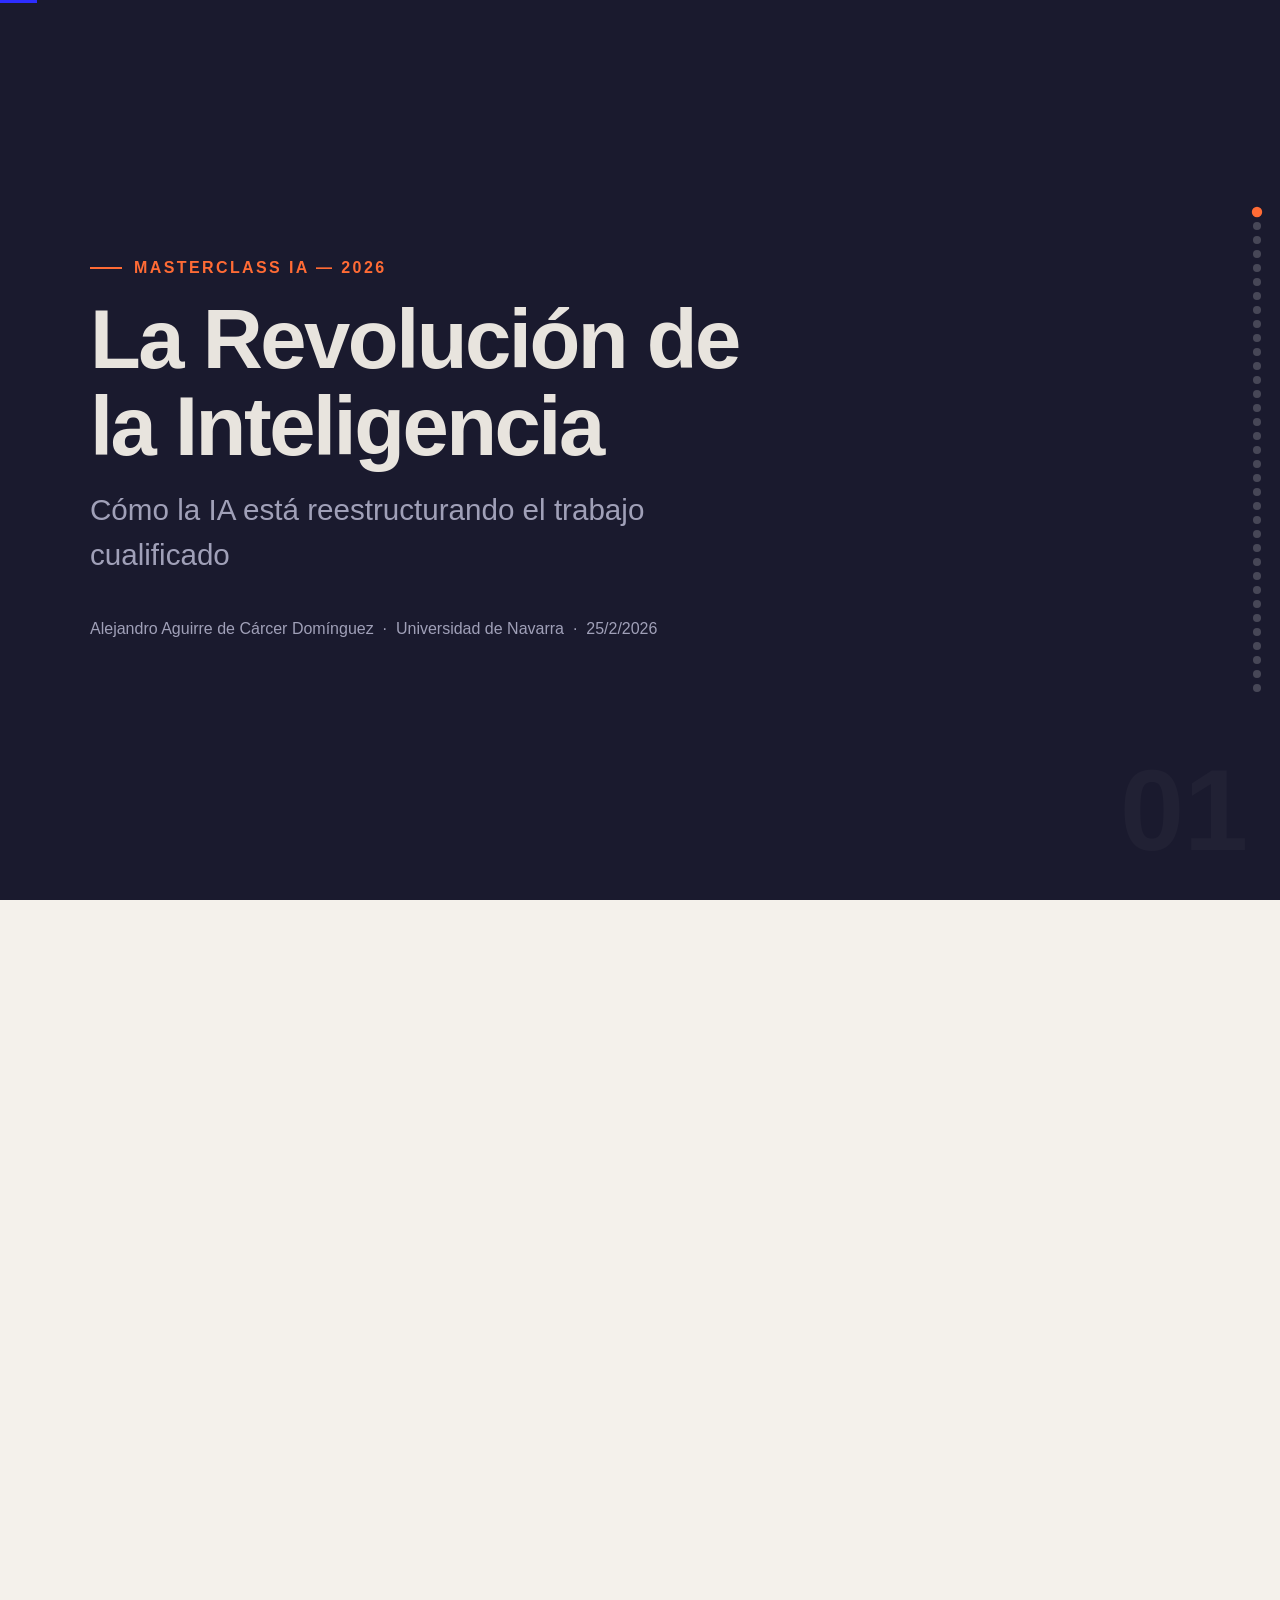
==== commit 1d3f83f7: "Add files via upload" ====
--- a/ai-masterclass-es.html
+++ b/ai-masterclass-es.html
@@ -31,12 +31,12 @@
             --font-display: 'Cabinet Grotesk', sans-serif;
             --font-body: 'General Sans', sans-serif;
 
-            --title-size: clamp(2rem, 5.5vw, 4.5rem);
-            --h2-size: clamp(1.4rem, 3.5vw, 2.8rem);
-            --h3-size: clamp(1rem, 2vw, 1.5rem);
-            --body-size: clamp(0.75rem, 1.3vw, 1.05rem);
-            --small-size: clamp(0.65rem, 1vw, 0.85rem);
-            --stat-size: clamp(1.8rem, 4.5vw, 3.5rem);
+            --title-size: clamp(2.5rem, 6.5vw, 5.5rem);
+            --h2-size: clamp(1.8rem, 4.2vw, 3.4rem);
+            --h3-size: clamp(1.25rem, 2.5vw, 1.85rem);
+            --body-size: clamp(0.95rem, 1.6vw, 1.3rem);
+            --small-size: clamp(0.8rem, 1.25vw, 1.05rem);
+            --stat-size: clamp(2.2rem, 5.5vw, 4.2rem);
 
             --slide-padding: clamp(1.5rem, 4vw, 4rem);
             --content-gap: clamp(0.75rem, 2vw, 1.5rem);
@@ -248,7 +248,7 @@
         }
 
         .stat-card .source {
-            font-size: clamp(0.55rem, 0.8vw, 0.7rem);
+            font-size: clamp(0.7rem, 1vw, 0.88rem);
             color: var(--text-light);
             margin-top: auto;
         }
@@ -305,7 +305,7 @@
            =========================================== */
         .big-quote {
             font-family: var(--font-display);
-            font-size: clamp(1.4rem, 3.5vw, 3rem);
+            font-size: clamp(1.8rem, 4.2vw, 3.6rem);
             font-weight: 500;
             line-height: 1.25;
             font-style: italic;
@@ -476,7 +476,7 @@
 
         .path-card .path-num {
             font-family: var(--font-display);
-            font-size: clamp(2rem, 4vw, 3rem);
+            font-size: clamp(2.5rem, 5vw, 3.6rem);
             font-weight: 800;
             color: var(--accent);
             opacity: 0.3;
@@ -522,7 +522,7 @@
         }
 
         .flow-arrow {
-            font-size: clamp(0.8rem, 1.5vw, 1.2rem);
+            font-size: clamp(1rem, 1.8vw, 1.45rem);
             color: var(--accent-warm);
             flex-shrink: 0;
         }
@@ -552,7 +552,7 @@
         }
 
         .tool-cat .cat-tools {
-            font-size: clamp(0.6rem, 0.9vw, 0.78rem);
+            font-size: clamp(0.75rem, 1.1vw, 0.95rem);
             color: var(--text-muted);
             line-height: 1.4;
         }
@@ -581,7 +581,7 @@
             content: counter(item);
             font-family: var(--font-display);
             font-weight: 800;
-            font-size: clamp(0.9rem, 1.5vw, 1.2rem);
+            font-size: clamp(1.1rem, 1.8vw, 1.45rem);
             color: var(--accent);
             flex-shrink: 0;
             width: 1.5em;
@@ -678,7 +678,7 @@
             bottom: clamp(1rem, 2.5vw, 2rem);
             right: clamp(1rem, 2.5vw, 2rem);
             font-family: var(--font-display);
-            font-size: clamp(3rem, 8vw, 7rem);
+            font-size: clamp(3.5rem, 9vw, 8rem);
             font-weight: 800;
             opacity: 0.04;
             line-height: 1;
@@ -734,7 +734,7 @@
            =========================================== */
         .discussion-prompt {
             font-family: var(--font-display);
-            font-size: clamp(1.2rem, 3vw, 2.2rem);
+            font-size: clamp(1.5rem, 3.5vw, 2.7rem);
             font-weight: 700;
             line-height: 1.3;
             text-align: center;
@@ -743,7 +743,7 @@
         }
 
         .discussion-icon {
-            font-size: clamp(2rem, 5vw, 4rem);
+            font-size: clamp(2.5rem, 6vw, 4.8rem);
             text-align: center;
             margin-bottom: clamp(0.5rem, 1.5vw, 1rem);
         }
@@ -800,7 +800,7 @@
         }
 
         .resources-list li {
-            font-size: clamp(0.6rem, 0.9vw, 0.78rem);
+            font-size: clamp(0.75rem, 1.1vw, 0.95rem);
             line-height: 1.4;
             padding-left: 0.8em;
             position: relative;
@@ -826,7 +826,7 @@
         }
 
         .full-message h2 {
-            font-size: clamp(1.5rem, 4vw, 3.2rem);
+            font-size: clamp(1.9rem, 4.8vw, 3.8rem);
             margin-bottom: clamp(0.5rem, 1.5vw, 1rem);
         }
 
@@ -985,9 +985,9 @@
             :root {
                 --slide-padding: clamp(0.75rem, 3vw, 2rem);
                 --content-gap: clamp(0.4rem, 1.5vw, 1rem);
-                --title-size: clamp(1.5rem, 4.5vw, 3rem);
-                --h2-size: clamp(1.2rem, 3vw, 2rem);
-                --stat-size: clamp(1.5rem, 3.5vw, 2.5rem);
+                --title-size: clamp(1.8rem, 5vw, 3.5rem);
+                --h2-size: clamp(1.5rem, 3.5vw, 2.5rem);
+                --stat-size: clamp(1.8rem, 4vw, 3rem);
             }
         }
 
@@ -995,8 +995,8 @@
             :root {
                 --slide-padding: clamp(0.5rem, 2.5vw, 1.5rem);
                 --content-gap: clamp(0.3rem, 1vw, 0.75rem);
-                --title-size: clamp(1.25rem, 4vw, 2.2rem);
-                --body-size: clamp(0.65rem, 1.1vw, 0.9rem);
+                --title-size: clamp(1.5rem, 4.5vw, 2.8rem);
+                --body-size: clamp(0.8rem, 1.3vw, 1.1rem);
             }
             .nav-dots { display: none; }
         }
@@ -1004,14 +1004,14 @@
         @media (max-height: 500px) {
             :root {
                 --slide-padding: clamp(0.4rem, 2vw, 1rem);
-                --title-size: clamp(1rem, 3.5vw, 1.8rem);
-                --h2-size: clamp(0.9rem, 2.5vw, 1.5rem);
+                --title-size: clamp(1.25rem, 4vw, 2.2rem);
+                --h2-size: clamp(1.1rem, 3vw, 1.8rem);
             }
         }
 
         @media (max-width: 600px) {
             :root {
-                --title-size: clamp(1.5rem, 8vw, 2.5rem);
+                --title-size: clamp(1.8rem, 9vw, 3rem);
             }
             .stat-grid { grid-template-columns: repeat(2, 1fr); }
             .company-grid { grid-template-columns: repeat(2, 1fr); }
@@ -1092,7 +1092,7 @@
                 </div>
             </div>
         </div>
-        <div class="slide-num">04</div>
+        <div class="slide-num">03</div>
     </section>
 
     <!-- DIAPOSITIVA 5: Ya está ocurriendo — Muro de evidencias -->
@@ -1129,7 +1129,7 @@
                 </div>
             </div>
         </div>
-        <div class="slide-num">05</div>
+        <div class="slide-num">04</div>
     </section>
 
     <!-- DIAPOSITIVA 6: La escalera profesional se rompe -->
@@ -1159,7 +1159,7 @@
                 <p class="reveal" style="text-align: center; font-size: var(--body-size); max-width: 600px; margin: 0 auto;"><em>&laquo;La IA está rompiendo primero el peldaño más bajo de la escalera profesional.&raquo;</em> <span class="text-muted">— Aneesh Raman, LinkedIn</span></p>
             </div>
         </div>
-        <div class="slide-num">06</div>
+        <div class="slide-num">05</div>
     </section>
 
     <!-- DIAPOSITIVA 7: ¿Por qué ahora? Economía de tokens -->
@@ -1181,7 +1181,7 @@
                 <p class="reveal" style="font-size: var(--body-size); text-align: center; margin-top: var(--content-gap); color: var(--text-muted-dark);">Esto no se está frenando. La lógica económica garantiza la aceleración.</p>
             </div>
         </div>
-        <div class="slide-num">07</div>
+        <div class="slide-num">06</div>
     </section>
 
     <!-- DIAPOSITIVA 8: Debate -->
@@ -1193,7 +1193,7 @@
                 <p class="discussion-time reveal">Debate en grupo — 3 minutos</p>
             </div>
         </div>
-        <div class="slide-num">08</div>
+        <div class="slide-num">07</div>
     </section>
 
     <!-- =========================================
@@ -1230,7 +1230,7 @@
                 </div>
             </div>
         </div>
-        <div class="slide-num">09</div>
+        <div class="slide-num">08</div>
     </section>
 
     <!-- DIAPOSITIVA 10: Autopsia del flujo de trabajo -->
@@ -1265,7 +1265,7 @@
                 </div>
             </div>
         </div>
-        <div class="slide-num">10</div>
+        <div class="slide-num">09</div>
     </section>
 
     <!-- DIAPOSITIVA 11: Panorama de herramientas -->
@@ -1311,7 +1311,7 @@
                 <p class="reveal text-muted" style="text-align: center; margin-top: var(--content-gap); font-size: var(--small-size);">El 90% de las empresas Fortune 100 han adoptado GitHub Copilot. Microsoft Copilot está en Word, Excel y Outlook. No son herramientas del futuro.</p>
             </div>
         </div>
-        <div class="slide-num">11</div>
+        <div class="slide-num">10</div>
     </section>
 
     <!-- DIAPOSITIVA 12: IA Agéntica -->
@@ -1333,7 +1333,7 @@
                 <p class="reveal" style="font-size: var(--body-size); text-align: center; margin-top: var(--content-gap); color: var(--text-muted-dark);">Datos de Anthropic: <strong style="color: var(--accent-warm);">60% aumentación vs. 40% automatización</strong> — y la cuota de automatización está creciendo. El salto a agentes es cuando la disrupción pasa de gradual a repentina.</p>
             </div>
         </div>
-        <div class="slide-num">13</div>
+        <div class="slide-num">11</div>
     </section>
 
     <!-- DIAPOSITIVA 14: La crisis del aprendizaje -->
@@ -1356,7 +1356,7 @@
                 <p class="reveal" style="font-size: var(--small-size); text-align: center; margin-top: var(--element-gap); color: var(--text-light);">Fuente: Fortune / Thomson Reuters, noviembre 2025</p>
             </div>
         </div>
-        <div class="slide-num">14</div>
+        <div class="slide-num">12</div>
     </section>
 
     <!-- DIAPOSITIVA 15: Los tres niveles de riesgo IA -->
@@ -1385,7 +1385,7 @@
                 <p class="reveal text-muted" style="text-align: center; margin-top: var(--element-gap); font-size: var(--small-size);">Saber en qué nivel estáis cambia toda vuestra estrategia.</p>
             </div>
         </div>
-        <div class="slide-num">15</div>
+        <div class="slide-num">13</div>
     </section>
 
     <!-- DIAPOSITIVA 16: Demo en vivo 1 -->
@@ -1402,7 +1402,7 @@
                 </div>
             </div>
         </div>
-        <div class="slide-num">16</div>
+        <div class="slide-num">14</div>
     </section>
 
     <!-- =========================================
@@ -1433,7 +1433,7 @@
                 <p class="reveal" style="font-size: var(--body-size); text-align: center; margin-top: var(--content-gap); color: var(--text-muted-dark); max-width: 650px; margin-left: auto; margin-right: auto;">Los consejos de administración y los CEO, por miedo a las caídas bursátiles, están forzando giros &laquo;performativos&raquo; hacia la IA — no porque la IA haya sustituido a nadie aún, sino porque temen parecer rezagados.</p>
             </div>
         </div>
-        <div class="slide-num">18</div>
+        <div class="slide-num">15</div>
     </section>
 
     <!-- DIAPOSITIVA 19: Lo que el mercado se equivoca -->
@@ -1451,7 +1451,7 @@
                 <p class="reveal text-muted" style="font-size: var(--body-size); max-width: 650px;">La disrupción es real — pero la línea temporal que maneja el mercado es &laquo;descabellada&raquo;. Entender la brecha entre el pánico y la realidad es donde vive la oportunidad.</p>
             </div>
         </div>
-        <div class="slide-num">19</div>
+        <div class="slide-num">16</div>
     </section>
 
     <!-- DIAPOSITIVA 20: El cambio del presupuesto de inteligencia -->
@@ -1477,7 +1477,7 @@
                 <p class="reveal" style="font-size: var(--body-size); text-align: center; margin-top: var(--content-gap); color: var(--text-muted-dark);">Las organizaciones están redirigiendo presupuestos enteros hacia un &laquo;gasto en inteligencia&raquo; centralizado — gestionado como la electricidad o el ancho de banda.</p>
             </div>
         </div>
-        <div class="slide-num">20</div>
+        <div class="slide-num">17</div>
     </section>
 
     <!-- DIAPOSITIVA 21: Hacia dónde se mueve la ventaja competitiva -->
@@ -1509,7 +1509,7 @@
                 <p class="reveal" style="font-size: var(--body-size); text-align: center; margin-top: var(--content-gap); max-width: 650px; margin-left: auto; margin-right: auto;">Goldman Sachs puede gastar más que nadie en tokens. <strong class="text-accent">No puede competir en todos los nichos.</strong> En inmobiliario: el conocimiento local, la confianza del cliente y las relaciones de negocio no se compran con tokens.</p>
             </div>
         </div>
-        <div class="slide-num">21</div>
+        <div class="slide-num">18</div>
     </section>
 
     <!-- DIAPOSITIVA 22: Debate en grupo -->
@@ -1521,7 +1521,7 @@
                 <p class="discussion-time reveal">Debate de 5 minutos &middot; Recoged 3&ndash;4 respuestas en público</p>
             </div>
         </div>
-        <div class="slide-num">22</div>
+        <div class="slide-num">19</div>
     </section>
 
     <!-- =========================================
@@ -1546,15 +1546,15 @@
                         <div class="path-title">El Constructor de Sistemas</div>
                         <div class="path-desc">Infraestructura técnica profunda. Capas de enrutamiento, pipelines de evaluación, gestión de contexto.</div>
                     </div>
-                    <div class="path-card highlight">
+                    <div class="path-card">
                         <div class="path-num">03</div>
                         <div class="path-title">El Traductor de Dominio</div>
-                        <div class="path-desc">Conocimiento profundo del sector + dominio de IA. Resuelve problemas de nicho que antes eran demasiado caros de automatizar. Vuestro camino.</div>
-                    </div>
-                </div>
-            </div>
-        </div>
-        <div class="slide-num">23</div>
+                        <div class="path-desc">Conocimiento profundo del sector + dominio de IA. Resuelve problemas de nicho que antes eran demasiado caros de automatizar.</div>
+                    </div>
+                </div>
+            </div>
+        </div>
+        <div class="slide-num">20</div>
     </section>
 
     <!-- DIAPOSITIVA 24: El Orquestador -->
@@ -1581,7 +1581,7 @@
                 </div>
             </div>
         </div>
-        <div class="slide-num">24</div>
+        <div class="slide-num">21</div>
     </section>
 
     <!-- DIAPOSITIVA 25: El Constructor de Sistemas -->
@@ -1604,20 +1604,20 @@
                     <div class="col-card" style="display: flex; align-items: center; justify-content: center; text-align: center;">
                         <div>
                             <p style="font-size: var(--h3-size); font-family: var(--font-display); font-weight: 700; margin-bottom: var(--element-gap);">El camino más técnico</p>
-                            <p style="font-size: var(--body-size); color: var(--text-muted);">Requiere una inversión técnica importante. Merece la pena conocerlo — aunque no sea vuestra vía principal.</p>
+                            <p style="font-size: var(--body-size); color: var(--text-muted);">Requiere una inversión técnica importante.</p>
                         </div>
                     </div>
                 </div>
             </div>
         </div>
-        <div class="slide-num">25</div>
+        <div class="slide-num">22</div>
     </section>
 
     <!-- DIAPOSITIVA 26: El Traductor de Dominio -->
     <section class="slide dark" data-act="4">
         <div class="slide-inner">
             <div class="slide-content">
-                <div class="eyebrow reveal" style="color: var(--accent);">Camino 3 — Vuestro camino</div>
+                <div class="eyebrow reveal" style="color: var(--accent);">Camino 3</div>
                 <h2 class="reveal" style="margin-bottom: var(--content-gap);">El Traductor de Dominio</h2>
                 <p class="reveal" style="font-size: var(--body-size); color: var(--text-muted-dark); margin-bottom: var(--content-gap); max-width: 700px;">Conocimiento profundo del sector + dominio de IA. Los tecnólogos puros no entienden las operaciones. Los directivos senior no entienden las herramientas. La persona que está en medio es extraordinariamente escasa.</p>
                 <ul class="feature-list reveal" style="max-width: 750px;">
@@ -1628,7 +1628,7 @@
                 </ul>
             </div>
         </div>
-        <div class="slide-num">26</div>
+        <div class="slide-num">23</div>
     </section>
 
     <!-- DIAPOSITIVA 27: El empleado indispensable -->
@@ -1650,7 +1650,7 @@
                 <p class="reveal" style="font-size: var(--body-size); text-align: center; margin-top: var(--content-gap); max-width: 600px; margin-left: auto; margin-right: auto;"><strong class="text-accent">La concreción y la ejecución</strong> son los bienes más escasos en la transición hacia la IA.</p>
             </div>
         </div>
-        <div class="slide-num">27</div>
+        <div class="slide-num">24</div>
     </section>
 
     <!-- DIAPOSITIVA 28: La Solo-Corporación -->
@@ -1676,7 +1676,7 @@
                 </div>
             </div>
         </div>
-        <div class="slide-num">28</div>
+        <div class="slide-num">25</div>
     </section>
 
     <!-- DIAPOSITIVA 29: Competencias a desarrollar -->
@@ -1719,7 +1719,7 @@
                 </div>
             </div>
         </div>
-        <div class="slide-num">29</div>
+        <div class="slide-num">26</div>
     </section>
 
     <!-- DIAPOSITIVA 30: Demo en vivo 2 -->
@@ -1737,7 +1737,7 @@
                 </div>
             </div>
         </div>
-        <div class="slide-num">30</div>
+        <div class="slide-num">27</div>
     </section>
 
     <!-- =========================================
@@ -1767,7 +1767,7 @@
                 <p class="reveal" style="font-size: var(--body-size); margin-top: var(--content-gap); max-width: 600px;"><strong style="color: var(--accent-red);">La peor respuesta:</strong> no hacer nada y asumir que vuestro título os protegerá.</p>
             </div>
         </div>
-        <div class="slide-num">31</div>
+        <div class="slide-num">28</div>
     </section>
 
     <!-- DIAPOSITIVA 32: Lo que vuestros compañeros hacen mal -->
@@ -1795,7 +1795,7 @@
                 </div>
             </div>
         </div>
-        <div class="slide-num">32</div>
+        <div class="slide-num">29</div>
     </section>
 
     <!-- DIAPOSITIVA 33: Plan de acción de 90 días -->
@@ -1829,7 +1829,7 @@
                 </div>
             </div>
         </div>
-        <div class="slide-num">33</div>
+        <div class="slide-num">30</div>
     </section>
 
     <!-- DIAPOSITIVA 34: El contexto generacional -->
@@ -1854,18 +1854,18 @@
                 </div>
             </div>
         </div>
-        <div class="slide-num">34</div>
+        <div class="slide-num">31</div>
     </section>
 
     <!-- DIAPOSITIVA 35: Lo único que importa -->
     <section class="slide dark" data-act="5">
         <div class="slide-inner">
             <div class="slide-content" style="align-items: center; text-align: center;">
-                <p class="big-quote reveal" style="font-style: normal; font-size: clamp(1.2rem, 3vw, 2.5rem);"><span class="mark">&laquo;</span>El profesional más valioso de la próxima década no es el que mejor conoce la IA. Es el que mejor conoce su sector <em style="color: var(--accent-warm);">Y</em> conoce la IA lo suficiente como para desplegarla sobre ese conocimiento.<span class="mark">&raquo;</span></p>
+                <p class="big-quote reveal" style="font-style: normal; font-size: clamp(1.5rem, 3.5vw, 3rem);"><span class="mark">&laquo;</span>El profesional más valioso de la próxima década no es el que mejor conoce la IA. Es el que mejor conoce su sector <em style="color: var(--accent-warm);">Y</em> conoce la IA lo suficiente como para desplegarla sobre ese conocimiento.<span class="mark">&raquo;</span></p>
                 <p class="reveal" style="font-size: var(--h3-size); margin-top: var(--content-gap); color: var(--accent);">Eso es el Traductor de Dominio.<br>Eso es lo que estáis construyendo.</p>
             </div>
         </div>
-        <div class="slide-num">35</div>
+        <div class="slide-num">32</div>
     </section>
 
     <!-- DIAPOSITIVA 36: Preguntas y debate -->
@@ -1887,7 +1887,7 @@
                 </div>
             </div>
         </div>
-        <div class="slide-num">36</div>
+        <div class="slide-num">33</div>
     </section>
 
     <!-- DIAPOSITIVA 37: Recursos -->
@@ -1910,7 +1910,7 @@
                 </ul>
             </div>
         </div>
-        <div class="slide-num">37</div>
+        <div class="slide-num">34</div>
     </section>
 
     <!-- DIAPOSITIVA 38: Cierre -->
@@ -1923,7 +1923,7 @@
                 <p class="reveal" style="font-size: var(--h3-size); font-family: var(--font-display); font-weight: 500; font-style: italic; max-width: 550px; color: var(--text-muted-dark);">&laquo;El tren está en marcha. La única pregunta es si lo estáis conduciendo vosotros.&raquo;</p>
             </div>
         </div>
-        <div class="slide-num">38</div>
+        <div class="slide-num">35</div>
     </section>
 
     <!-- ===========================================
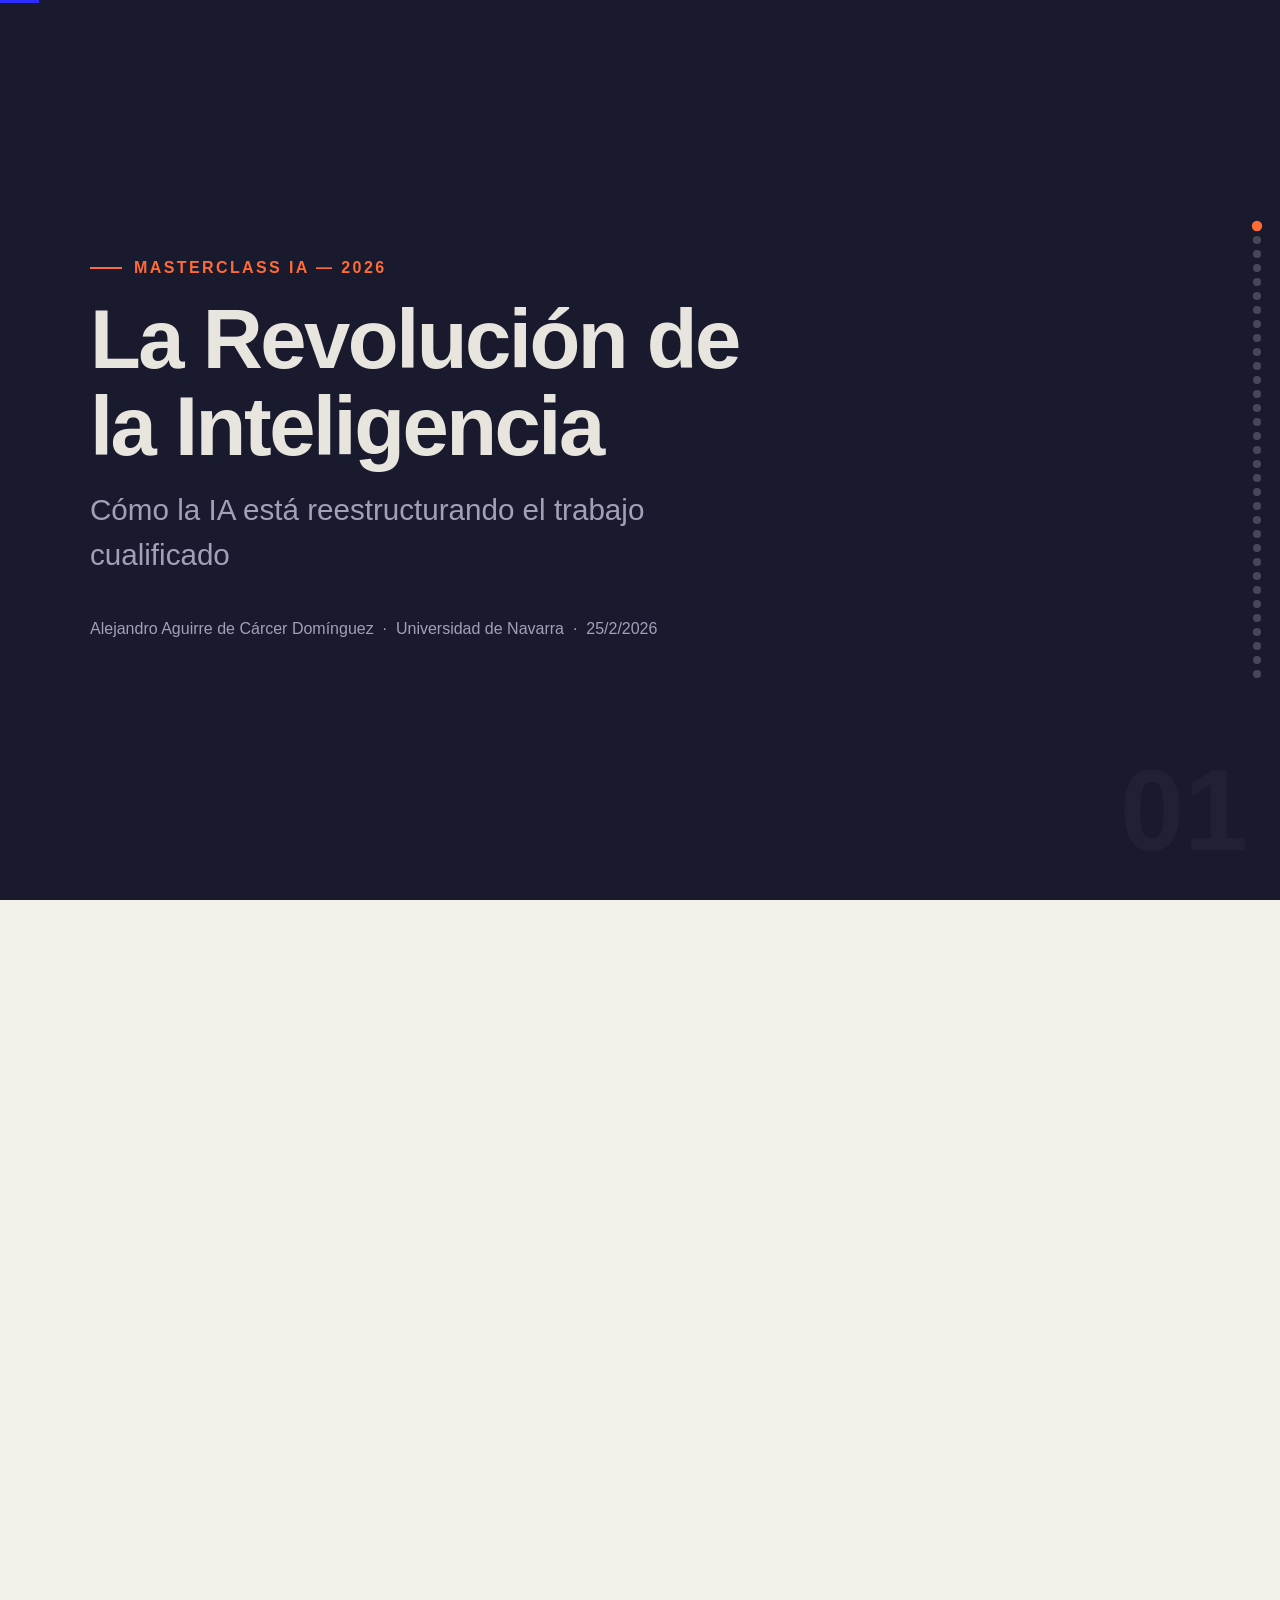
==== commit 1ba21708: "Update ai-masterclass-es.html" ====
--- a/ai-masterclass-es.html
+++ b/ai-masterclass-es.html
@@ -1095,7 +1095,7 @@
         <div class="slide-num">03</div>
     </section>
 
-    <!-- DIAPOSITIVA 5: Ya está ocurriendo — Muro de evidencias -->
+    <!-- DIAPOSITIVA 4: Ya está ocurriendo — Muro de evidencias -->
     <section class="slide dark" data-act="1">
         <div class="slide-inner">
             <div class="slide-content">
@@ -1132,7 +1132,7 @@
         <div class="slide-num">04</div>
     </section>
 
-    <!-- DIAPOSITIVA 6: La escalera profesional se rompe -->
+    <!-- DIAPOSITIVA 5: La escalera profesional se rompe -->
     <section class="slide" data-act="1">
         <div class="slide-inner">
             <div class="slide-content">
@@ -1162,7 +1162,7 @@
         <div class="slide-num">05</div>
     </section>
 
-    <!-- DIAPOSITIVA 7: ¿Por qué ahora? Economía de tokens -->
+    <!-- DIAPOSITIVA 6: ¿Por qué ahora? Economía de tokens -->
     <section class="slide dark" data-act="1">
         <div class="slide-inner">
             <div class="slide-content">
@@ -1184,7 +1184,7 @@
         <div class="slide-num">06</div>
     </section>
 
-    <!-- DIAPOSITIVA 8: Debate -->
+    <!-- DIAPOSITIVA 7: Debate -->
     <section class="slide" data-act="1">
         <div class="slide-inner">
             <div class="slide-content" style="align-items: center;">
@@ -1200,7 +1200,7 @@
          ACTO 2 — CÓMO FUNCIONA LA MÁQUINA
          ========================================= -->
 
-    <!-- DIAPOSITIVA 9: IA vs. Humanos -->
+    <!-- DIAPOSITIVA 8: IA vs. Humanos -->
     <section class="slide" data-act="2">
         <div class="slide-inner">
             <div class="slide-content">
@@ -1233,7 +1233,7 @@
         <div class="slide-num">08</div>
     </section>
 
-    <!-- DIAPOSITIVA 10: Autopsia del flujo de trabajo -->
+    <!-- DIAPOSITIVA 9: Autopsia del flujo de trabajo -->
     <section class="slide dark" data-act="2">
         <div class="slide-inner">
             <div class="slide-content">
@@ -1268,7 +1268,7 @@
         <div class="slide-num">09</div>
     </section>
 
-    <!-- DIAPOSITIVA 11: Panorama de herramientas -->
+    <!-- DIAPOSITIVA 10: Panorama de herramientas -->
     <section class="slide" data-act="2">
         <div class="slide-inner">
             <div class="slide-content">
@@ -1314,7 +1314,7 @@
         <div class="slide-num">10</div>
     </section>
 
-    <!-- DIAPOSITIVA 12: IA Agéntica -->
+    <!-- DIAPOSITIVA 11: IA Agéntica -->
     <section class="slide dark" data-act="2">
         <div class="slide-inner">
             <div class="slide-content">
@@ -1330,13 +1330,12 @@
                         <p style="font-size: var(--body-size); color: var(--text-muted-dark);">Trabaja de forma autónoma hacia un objetivo durante horas. Gestiona subtareas. Toma decisiones. Informa de vuelta.</p>
                     </div>
                 </div>
-                <p class="reveal" style="font-size: var(--body-size); text-align: center; margin-top: var(--content-gap); color: var(--text-muted-dark);">Datos de Anthropic: <strong style="color: var(--accent-warm);">60% aumentación vs. 40% automatización</strong> — y la cuota de automatización está creciendo. El salto a agentes es cuando la disrupción pasa de gradual a repentina.</p>
             </div>
         </div>
         <div class="slide-num">11</div>
     </section>
 
-    <!-- DIAPOSITIVA 14: La crisis del aprendizaje -->
+    <!-- DIAPOSITIVA 12: La crisis del aprendizaje -->
     <section class="slide" data-act="2">
         <div class="slide-inner">
             <div class="slide-content">
@@ -1359,7 +1358,7 @@
         <div class="slide-num">12</div>
     </section>
 
-    <!-- DIAPOSITIVA 15: Los tres niveles de riesgo IA -->
+    <!-- DIAPOSITIVA 13: Los tres niveles de riesgo IA -->
     <section class="slide" data-act="2">
         <div class="slide-inner">
             <div class="slide-content">
@@ -1388,7 +1387,7 @@
         <div class="slide-num">13</div>
     </section>
 
-    <!-- DIAPOSITIVA 16: Demo en vivo 1 -->
+    <!-- DIAPOSITIVA 14: Demo en vivo 1 -->
     <section class="slide" data-act="2">
         <div class="slide-inner">
             <div class="slide-content" style="align-items: center;">
@@ -1396,9 +1395,8 @@
                 <h2 class="reveal" style="text-align: center; margin-bottom: var(--content-gap);">Veámoslo funcionar</h2>
                 <div class="demo-box reveal">
                     <div class="demo-label">Tarea</div>
-                    <div class="demo-task">&laquo;Resume la tesis de inversión para un edificio de oficinas en un mercado con teletrabajo creciente&raquo;</div>
-                    <p>Herramienta: Claude o Perplexity &nbsp;·&nbsp; Tiempo: 8&ndash;10 minutos</p>
-                    <p style="margin-top: var(--element-gap);">Debate: ¿Qué ha acertado? ¿Qué ha fallado? ¿Qué aporta el humano?</p>
+                    <div class="demo-task">Ejercicio: Repositorio de conocimiento y relaciones del Máster</div>
+                    <p>Recopilación de información &nbsp;·&nbsp; Tiempo: 10 minutos</p>
                 </div>
             </div>
         </div>
@@ -1436,7 +1434,7 @@
         <div class="slide-num">15</div>
     </section>
 
-    <!-- DIAPOSITIVA 19: Lo que el mercado se equivoca -->
+    <!-- DIAPOSITIVA 16: Lo que el mercado se equivoca -->
     <section class="slide" data-act="3">
         <div class="slide-inner">
             <div class="slide-content">
@@ -1454,7 +1452,7 @@
         <div class="slide-num">16</div>
     </section>
 
-    <!-- DIAPOSITIVA 20: El cambio del presupuesto de inteligencia -->
+    <!-- DIAPOSITIVA 17: El cambio del presupuesto de inteligencia -->
     <section class="slide dark" data-act="3">
         <div class="slide-inner">
             <div class="slide-content">
@@ -1480,7 +1478,7 @@
         <div class="slide-num">17</div>
     </section>
 
-    <!-- DIAPOSITIVA 21: Hacia dónde se mueve la ventaja competitiva -->
+    <!-- DIAPOSITIVA 18: Hacia dónde se mueve la ventaja competitiva -->
     <section class="slide" data-act="3">
         <div class="slide-inner">
             <div class="slide-content">
@@ -1512,13 +1510,13 @@
         <div class="slide-num">18</div>
     </section>
 
-    <!-- DIAPOSITIVA 22: Debate en grupo -->
+    <!-- DIAPOSITIVA 19: Debate en grupo -->
     <section class="slide dark" data-act="3">
         <div class="slide-inner">
             <div class="slide-content" style="align-items: center;">
                 <div class="discussion-icon reveal">&#128161;</div>
-                <p class="discussion-prompt reveal">¿Qué tareas de vuestro futuro trabajo automatizaría primero vuestra empresa — y cuáles no automatizaría nunca?</p>
-                <p class="discussion-time reveal">Debate de 5 minutos &middot; Recoged 3&ndash;4 respuestas en público</p>
+                <p class="discussion-prompt reveal">Ejercicio: Recopilación y plan de acción</p>
+                <p class="discussion-time reveal">Tiempo: 15 minutos</p>
             </div>
         </div>
         <div class="slide-num">19</div>
@@ -1528,7 +1526,7 @@
          ACTO 4 — LAS TRES CARRERAS QUE MERECE LA PENA CONSTRUIR
          ========================================= -->
 
-    <!-- DIAPOSITIVA 23: Marco de los tres caminos -->
+    <!-- DIAPOSITIVA 20: Marco de los tres caminos -->
     <section class="slide dark" data-act="4">
         <div class="slide-inner">
             <div class="slide-content">
@@ -1557,7 +1555,7 @@
         <div class="slide-num">20</div>
     </section>
 
-    <!-- DIAPOSITIVA 24: El Orquestador -->
+    <!-- DIAPOSITIVA 21: El Orquestador -->
     <section class="slide" data-act="4">
         <div class="slide-inner">
             <div class="slide-content">
@@ -1584,7 +1582,7 @@
         <div class="slide-num">21</div>
     </section>
 
-    <!-- DIAPOSITIVA 25: El Constructor de Sistemas -->
+    <!-- DIAPOSITIVA 22: El Constructor de Sistemas -->
     <section class="slide" data-act="4">
         <div class="slide-inner">
             <div class="slide-content">
@@ -1613,7 +1611,7 @@
         <div class="slide-num">22</div>
     </section>
 
-    <!-- DIAPOSITIVA 26: El Traductor de Dominio -->
+    <!-- DIAPOSITIVA 23: El Traductor de Dominio -->
     <section class="slide dark" data-act="4">
         <div class="slide-inner">
             <div class="slide-content">
@@ -1631,7 +1629,7 @@
         <div class="slide-num">23</div>
     </section>
 
-    <!-- DIAPOSITIVA 27: El empleado indispensable -->
+    <!-- DIAPOSITIVA 24: El empleado indispensable -->
     <section class="slide" data-act="4">
         <div class="slide-inner">
             <div class="slide-content">
@@ -1653,7 +1651,7 @@
         <div class="slide-num">24</div>
     </section>
 
-    <!-- DIAPOSITIVA 28: La Solo-Corporación -->
+    <!-- DIAPOSITIVA 25: La Solo-Corporación -->
     <section class="slide dark" data-act="4">
         <div class="slide-inner">
             <div class="slide-content">
@@ -1679,7 +1677,7 @@
         <div class="slide-num">25</div>
     </section>
 
-    <!-- DIAPOSITIVA 29: Competencias a desarrollar -->
+    <!-- DIAPOSITIVA 26: Competencias a desarrollar -->
     <section class="slide dark" data-act="4">
         <div class="slide-inner">
             <div class="slide-content">
@@ -1722,18 +1720,17 @@
         <div class="slide-num">26</div>
     </section>
 
-    <!-- DIAPOSITIVA 30: Demo en vivo 2 -->
+    <!-- DIAPOSITIVA 27: Demo en vivo 2 -->
     <section class="slide" data-act="4">
         <div class="slide-inner">
             <div class="slide-content" style="align-items: center;">
                 <div class="eyebrow reveal" style="justify-content: center;">Ejercicio práctico</div>
-                <h2 class="reveal" style="text-align: center; margin-bottom: var(--content-gap);">Construyamos algo juntos</h2>
+                <h2 class="reveal" style="text-align: center; margin-bottom: var(--content-gap);">Ejercicio Presentación</h2>
                 <div class="demo-box reveal">
                     <div class="demo-label">Ejercicio en vivo</div>
                     <div class="demo-task">Pasar un trabajo real de estudiante por un flujo de IA</div>
                     <p>Opciones: One-pager para inversores &middot; Checklist de due diligence &middot; Análisis de mercado</p>
-                    <p style="margin-top: var(--element-gap);">Debate: ¿Qué cambiaríais? ¿Qué ha fallado? ¿Cuánto tiempo vs. manual?</p>
-                    <p style="margin-top: var(--element-gap); color: var(--accent-warm);">Tiempo: 10&ndash;12 minutos</p>
+                    <p style="margin-top: var(--element-gap); color: var(--accent-warm);">Tiempo: 20 minutos</p>
                 </div>
             </div>
         </div>
@@ -1744,7 +1741,7 @@
          ACTO 5 — VUESTRO TURNO
          ========================================= -->
 
-    <!-- DIAPOSITIVA 31: La evaluación honesta -->
+    <!-- DIAPOSITIVA 28: La evaluación honesta -->
     <section class="slide" data-act="5">
         <div class="slide-inner">
             <div class="slide-content">
@@ -1770,7 +1767,7 @@
         <div class="slide-num">28</div>
     </section>
 
-    <!-- DIAPOSITIVA 32: Lo que vuestros compañeros hacen mal -->
+    <!-- DIAPOSITIVA 29: Lo que vuestros compañeros hacen mal -->
     <section class="slide dark" data-act="5">
         <div class="slide-inner">
             <div class="slide-content">
@@ -1798,7 +1795,7 @@
         <div class="slide-num">29</div>
     </section>
 
-    <!-- DIAPOSITIVA 33: Plan de acción de 90 días -->
+    <!-- DIAPOSITIVA 30: Plan de acción de 90 días -->
     <section class="slide" data-act="5">
         <div class="slide-inner">
             <div class="slide-content">
@@ -1832,7 +1829,7 @@
         <div class="slide-num">30</div>
     </section>
 
-    <!-- DIAPOSITIVA 34: El contexto generacional -->
+    <!-- DIAPOSITIVA 31: El contexto generacional -->
     <section class="slide" data-act="5">
         <div class="slide-inner">
             <div class="slide-content">
@@ -1857,40 +1854,7 @@
         <div class="slide-num">31</div>
     </section>
 
-    <!-- DIAPOSITIVA 35: Lo único que importa -->
-    <section class="slide dark" data-act="5">
-        <div class="slide-inner">
-            <div class="slide-content" style="align-items: center; text-align: center;">
-                <p class="big-quote reveal" style="font-style: normal; font-size: clamp(1.5rem, 3.5vw, 3rem);"><span class="mark">&laquo;</span>El profesional más valioso de la próxima década no es el que mejor conoce la IA. Es el que mejor conoce su sector <em style="color: var(--accent-warm);">Y</em> conoce la IA lo suficiente como para desplegarla sobre ese conocimiento.<span class="mark">&raquo;</span></p>
-                <p class="reveal" style="font-size: var(--h3-size); margin-top: var(--content-gap); color: var(--accent);">Eso es el Traductor de Dominio.<br>Eso es lo que estáis construyendo.</p>
-            </div>
-        </div>
-        <div class="slide-num">32</div>
-    </section>
-
-    <!-- DIAPOSITIVA 36: Preguntas y debate -->
-    <section class="slide" data-act="5">
-        <div class="slide-inner">
-            <div class="slide-content">
-                <div class="eyebrow reveal" style="justify-content: center;">Debate abierto</div>
-                <h2 class="reveal" style="text-align: center; margin-bottom: var(--content-gap);">Preguntas y respuestas</h2>
-                <div class="reveal" style="display: flex; flex-direction: column; gap: var(--content-gap); max-width: 700px; margin: 0 auto;">
-                    <div style="background: var(--bg-card); border: 1px solid var(--border); border-radius: 10px; padding: clamp(0.6rem, 1.5vw, 1rem);">
-                        <p style="font-size: var(--body-size); font-style: italic;">&laquo;¿Cuál es la tarea de vuestro futuro trabajo que os daría vergüenza admitir que la IA hace mejor que vosotros?&raquo;</p>
-                    </div>
-                    <div style="background: var(--bg-card); border: 1px solid var(--border); border-radius: 10px; padding: clamp(0.6rem, 1.5vw, 1rem);">
-                        <p style="font-size: var(--body-size); font-style: italic;">&laquo;Si tuvierais que apostar por un puesto en vuestro sector que desaparece en 10 años, ¿cuál sería?&raquo;</p>
-                    </div>
-                    <div style="background: var(--bg-card); border: 1px solid var(--border); border-radius: 10px; padding: clamp(0.6rem, 1.5vw, 1rem);">
-                        <p style="font-size: var(--body-size); font-style: italic;">&laquo;¿Cuál sería vuestro primer proyecto de implementación de IA si empezarais en una empresa el próximo lunes?&raquo;</p>
-                    </div>
-                </div>
-            </div>
-        </div>
-        <div class="slide-num">33</div>
-    </section>
-
-    <!-- DIAPOSITIVA 37: Recursos -->
+    <!-- DIAPOSITIVA 32: Recursos -->
     <section class="slide dark" data-act="5">
         <div class="slide-inner">
             <div class="slide-content">
@@ -1910,10 +1874,10 @@
                 </ul>
             </div>
         </div>
-        <div class="slide-num">34</div>
-    </section>
-
-    <!-- DIAPOSITIVA 38: Cierre -->
+        <div class="slide-num">32</div>
+    </section>
+
+    <!-- DIAPOSITIVA 33: Cierre -->
     <section class="slide dark" data-act="5">
         <div class="slide-inner">
             <div class="slide-content" style="align-items: center; text-align: center;">
@@ -1923,7 +1887,7 @@
                 <p class="reveal" style="font-size: var(--h3-size); font-family: var(--font-display); font-weight: 500; font-style: italic; max-width: 550px; color: var(--text-muted-dark);">&laquo;El tren está en marcha. La única pregunta es si lo estáis conduciendo vosotros.&raquo;</p>
             </div>
         </div>
-        <div class="slide-num">35</div>
+        <div class="slide-num">33</div>
     </section>
 
     <!-- ===========================================
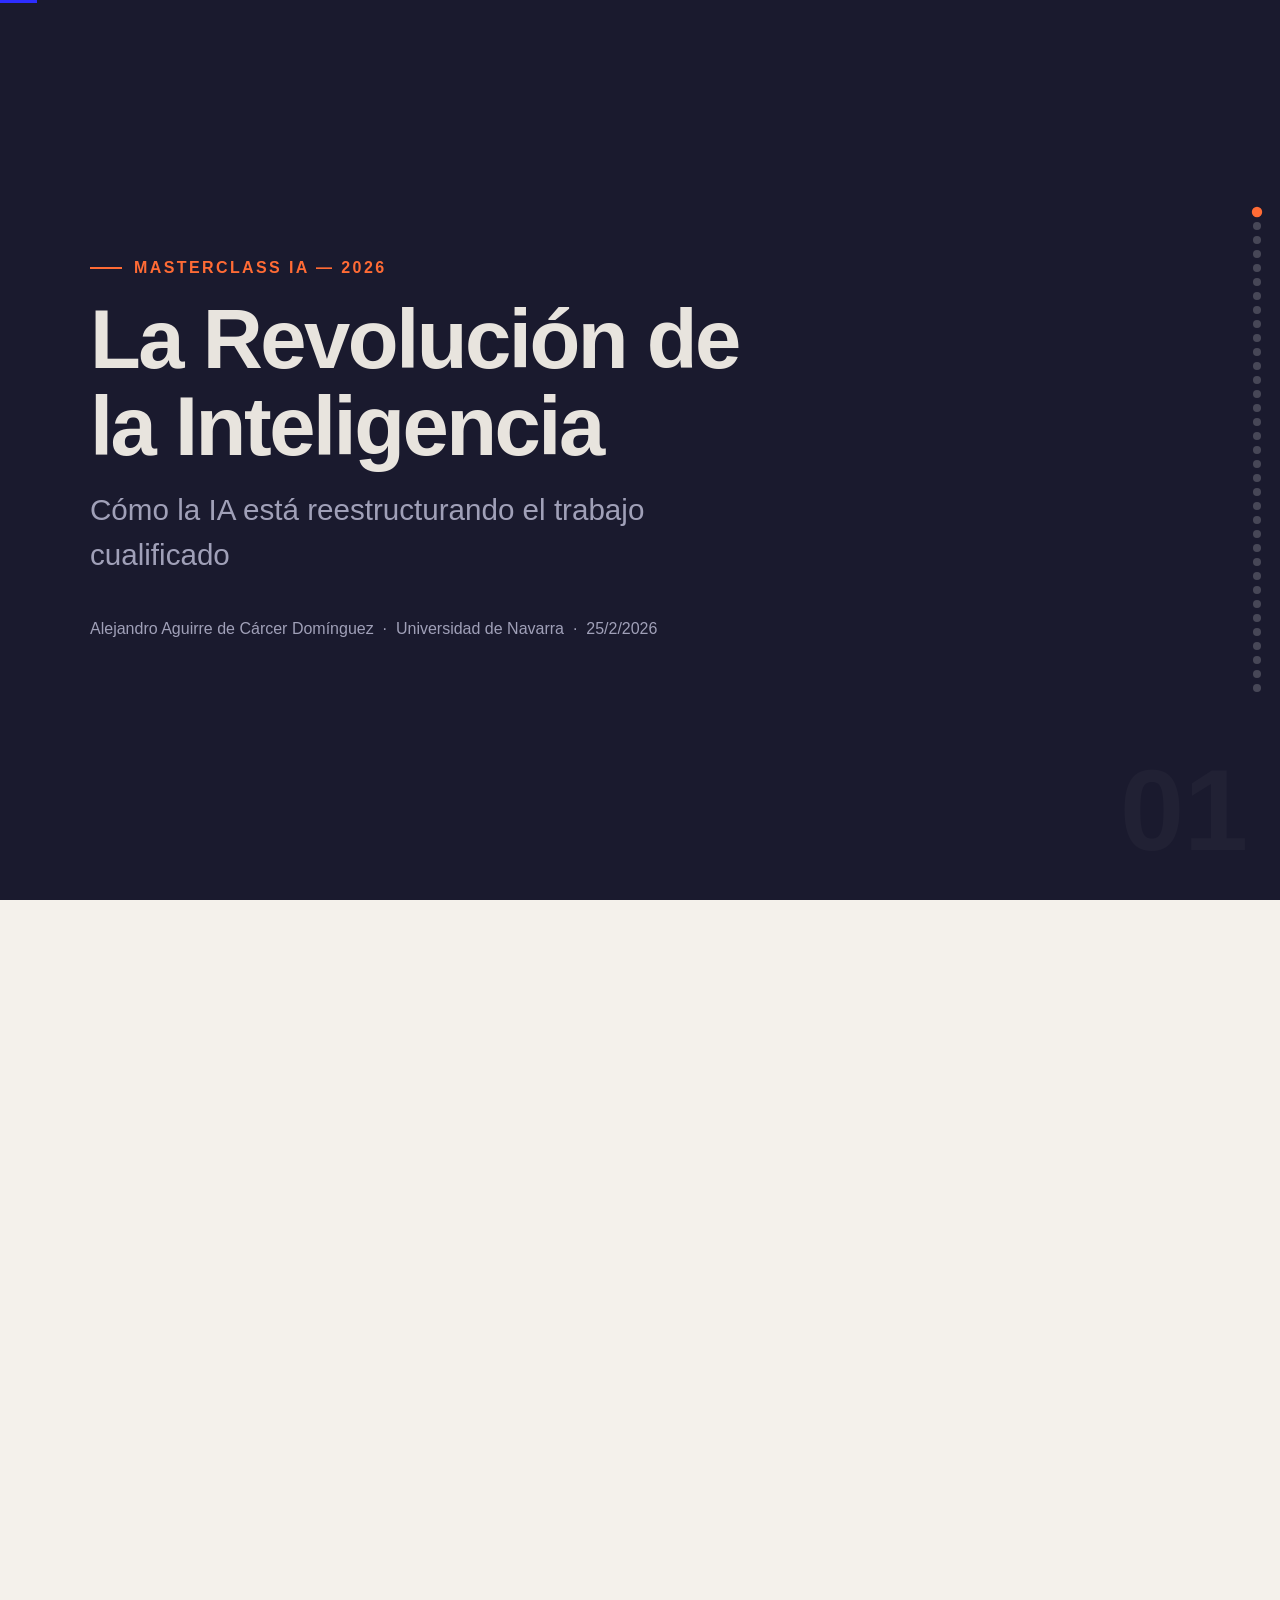
==== commit 0cfd7efb: "Update ai-masterclass-es.html" ====
--- a/ai-masterclass-es.html
+++ b/ai-masterclass-es.html
@@ -1387,7 +1387,40 @@
         <div class="slide-num">13</div>
     </section>
 
-    <!-- DIAPOSITIVA 14: Demo en vivo 1 -->
+    <!-- DIAPOSITIVA 14: Cómo se creó esta presentación -->
+    <section class="slide dark" data-act="2">
+        <div class="slide-inner">
+            <div class="slide-content" style="align-items: center; text-align: center;">
+                <div class="eyebrow reveal" style="justify-content: center;">Ejemplo práctico</div>
+                <h2 class="reveal" style="margin-bottom: var(--content-gap);">Cómo creé esta presentación</h2>
+                <div class="reveal" style="display: grid; grid-template-columns: repeat(3, 1fr); gap: clamp(0.5rem, 1.5vw, 1rem); margin-bottom: var(--content-gap);">
+                    <div class="stat-card">
+                        <div class="number">12</div>
+                        <div class="label">prompts en total</div>
+                    </div>
+                    <div class="stat-card">
+                        <div class="number">1.400</div>
+                        <div class="label">palabras escritas por un humano</div>
+                    </div>
+                    <div class="stat-card">
+                        <div class="number">4</div>
+                        <div class="label">herramientas IA diferentes</div>
+                    </div>
+                </div>
+                <div class="flow reveal" style="margin-bottom: var(--content-gap);">
+                    <div class="flow-step">1.400 palabras de input</div>
+                    <div class="flow-arrow">→</div>
+                    <div class="flow-step">Plan de acción de 5.000 palabras</div>
+                    <div class="flow-arrow">→</div>
+                    <div class="flow-step" style="border-color: var(--accent);">2.040 líneas de código</div>
+                </div>
+                <p class="reveal" style="font-size: var(--body-size); color: var(--text-muted-dark); max-width: 600px; margin: 0 auto;">Lo que estáis viendo no es el futuro. Es lo que ocurrió la semana pasada.</p>
+            </div>
+        </div>
+        <div class="slide-num">14</div>
+    </section>
+
+    <!-- DIAPOSITIVA 15: Demo en vivo 1 -->
     <section class="slide" data-act="2">
         <div class="slide-inner">
             <div class="slide-content" style="align-items: center;">
@@ -1400,7 +1433,7 @@
                 </div>
             </div>
         </div>
-        <div class="slide-num">14</div>
+        <div class="slide-num">15</div>
     </section>
 
     <!-- =========================================
@@ -1431,7 +1464,7 @@
                 <p class="reveal" style="font-size: var(--body-size); text-align: center; margin-top: var(--content-gap); color: var(--text-muted-dark); max-width: 650px; margin-left: auto; margin-right: auto;">Los consejos de administración y los CEO, por miedo a las caídas bursátiles, están forzando giros &laquo;performativos&raquo; hacia la IA — no porque la IA haya sustituido a nadie aún, sino porque temen parecer rezagados.</p>
             </div>
         </div>
-        <div class="slide-num">15</div>
+        <div class="slide-num">16</div>
     </section>
 
     <!-- DIAPOSITIVA 16: Lo que el mercado se equivoca -->
@@ -1449,7 +1482,7 @@
                 <p class="reveal text-muted" style="font-size: var(--body-size); max-width: 650px;">La disrupción es real — pero la línea temporal que maneja el mercado es &laquo;descabellada&raquo;. Entender la brecha entre el pánico y la realidad es donde vive la oportunidad.</p>
             </div>
         </div>
-        <div class="slide-num">16</div>
+        <div class="slide-num">17</div>
     </section>
 
     <!-- DIAPOSITIVA 17: El cambio del presupuesto de inteligencia -->
@@ -1475,7 +1508,7 @@
                 <p class="reveal" style="font-size: var(--body-size); text-align: center; margin-top: var(--content-gap); color: var(--text-muted-dark);">Las organizaciones están redirigiendo presupuestos enteros hacia un &laquo;gasto en inteligencia&raquo; centralizado — gestionado como la electricidad o el ancho de banda.</p>
             </div>
         </div>
-        <div class="slide-num">17</div>
+        <div class="slide-num">18</div>
     </section>
 
     <!-- DIAPOSITIVA 18: Hacia dónde se mueve la ventaja competitiva -->
@@ -1507,7 +1540,7 @@
                 <p class="reveal" style="font-size: var(--body-size); text-align: center; margin-top: var(--content-gap); max-width: 650px; margin-left: auto; margin-right: auto;">Goldman Sachs puede gastar más que nadie en tokens. <strong class="text-accent">No puede competir en todos los nichos.</strong> En inmobiliario: el conocimiento local, la confianza del cliente y las relaciones de negocio no se compran con tokens.</p>
             </div>
         </div>
-        <div class="slide-num">18</div>
+        <div class="slide-num">19</div>
     </section>
 
     <!-- DIAPOSITIVA 19: Debate en grupo -->
@@ -1519,7 +1552,7 @@
                 <p class="discussion-time reveal">Tiempo: 15 minutos</p>
             </div>
         </div>
-        <div class="slide-num">19</div>
+        <div class="slide-num">20</div>
     </section>
 
     <!-- =========================================
@@ -1552,7 +1585,7 @@
                 </div>
             </div>
         </div>
-        <div class="slide-num">20</div>
+        <div class="slide-num">21</div>
     </section>
 
     <!-- DIAPOSITIVA 21: El Orquestador -->
@@ -1579,7 +1612,7 @@
                 </div>
             </div>
         </div>
-        <div class="slide-num">21</div>
+        <div class="slide-num">22</div>
     </section>
 
     <!-- DIAPOSITIVA 22: El Constructor de Sistemas -->
@@ -1608,7 +1641,7 @@
                 </div>
             </div>
         </div>
-        <div class="slide-num">22</div>
+        <div class="slide-num">23</div>
     </section>
 
     <!-- DIAPOSITIVA 23: El Traductor de Dominio -->
@@ -1626,7 +1659,7 @@
                 </ul>
             </div>
         </div>
-        <div class="slide-num">23</div>
+        <div class="slide-num">24</div>
     </section>
 
     <!-- DIAPOSITIVA 24: El empleado indispensable -->
@@ -1648,7 +1681,7 @@
                 <p class="reveal" style="font-size: var(--body-size); text-align: center; margin-top: var(--content-gap); max-width: 600px; margin-left: auto; margin-right: auto;"><strong class="text-accent">La concreción y la ejecución</strong> son los bienes más escasos en la transición hacia la IA.</p>
             </div>
         </div>
-        <div class="slide-num">24</div>
+        <div class="slide-num">25</div>
     </section>
 
     <!-- DIAPOSITIVA 25: La Solo-Corporación -->
@@ -1674,7 +1707,7 @@
                 </div>
             </div>
         </div>
-        <div class="slide-num">25</div>
+        <div class="slide-num">26</div>
     </section>
 
     <!-- DIAPOSITIVA 26: Competencias a desarrollar -->
@@ -1717,7 +1750,7 @@
                 </div>
             </div>
         </div>
-        <div class="slide-num">26</div>
+        <div class="slide-num">27</div>
     </section>
 
     <!-- DIAPOSITIVA 27: Demo en vivo 2 -->
@@ -1734,7 +1767,7 @@
                 </div>
             </div>
         </div>
-        <div class="slide-num">27</div>
+        <div class="slide-num">28</div>
     </section>
 
     <!-- =========================================
@@ -1764,7 +1797,7 @@
                 <p class="reveal" style="font-size: var(--body-size); margin-top: var(--content-gap); max-width: 600px;"><strong style="color: var(--accent-red);">La peor respuesta:</strong> no hacer nada y asumir que vuestro título os protegerá.</p>
             </div>
         </div>
-        <div class="slide-num">28</div>
+        <div class="slide-num">29</div>
     </section>
 
     <!-- DIAPOSITIVA 29: Lo que vuestros compañeros hacen mal -->
@@ -1792,10 +1825,21 @@
                 </div>
             </div>
         </div>
-        <div class="slide-num">29</div>
-    </section>
-
-    <!-- DIAPOSITIVA 30: Plan de acción de 90 días -->
+        <div class="slide-num">30</div>
+    </section>
+
+    <!-- DIAPOSITIVA 30: Presentación de trabajos de los alumnos -->
+    <section class="slide dark" data-act="5">
+        <div class="slide-inner">
+            <div class="slide-content" style="align-items: center; text-align: center;">
+                <div class="discussion-icon reveal">&#127942;</div>
+                <h2 class="reveal" style="margin-bottom: var(--content-gap);">Presentación de trabajos<br>de los alumnos</h2>
+            </div>
+        </div>
+        <div class="slide-num">31</div>
+    </section>
+
+    <!-- DIAPOSITIVA 31: Plan de acción de 90 días -->
     <section class="slide" data-act="5">
         <div class="slide-inner">
             <div class="slide-content">
@@ -1826,7 +1870,7 @@
                 </div>
             </div>
         </div>
-        <div class="slide-num">30</div>
+        <div class="slide-num">32</div>
     </section>
 
     <!-- DIAPOSITIVA 31: El contexto generacional -->
@@ -1851,7 +1895,7 @@
                 </div>
             </div>
         </div>
-        <div class="slide-num">31</div>
+        <div class="slide-num">33</div>
     </section>
 
     <!-- DIAPOSITIVA 32: Recursos -->
@@ -1874,7 +1918,7 @@
                 </ul>
             </div>
         </div>
-        <div class="slide-num">32</div>
+        <div class="slide-num">34</div>
     </section>
 
     <!-- DIAPOSITIVA 33: Cierre -->
@@ -1887,7 +1931,7 @@
                 <p class="reveal" style="font-size: var(--h3-size); font-family: var(--font-display); font-weight: 500; font-style: italic; max-width: 550px; color: var(--text-muted-dark);">&laquo;El tren está en marcha. La única pregunta es si lo estáis conduciendo vosotros.&raquo;</p>
             </div>
         </div>
-        <div class="slide-num">33</div>
+        <div class="slide-num">35</div>
     </section>
 
     <!-- ===========================================
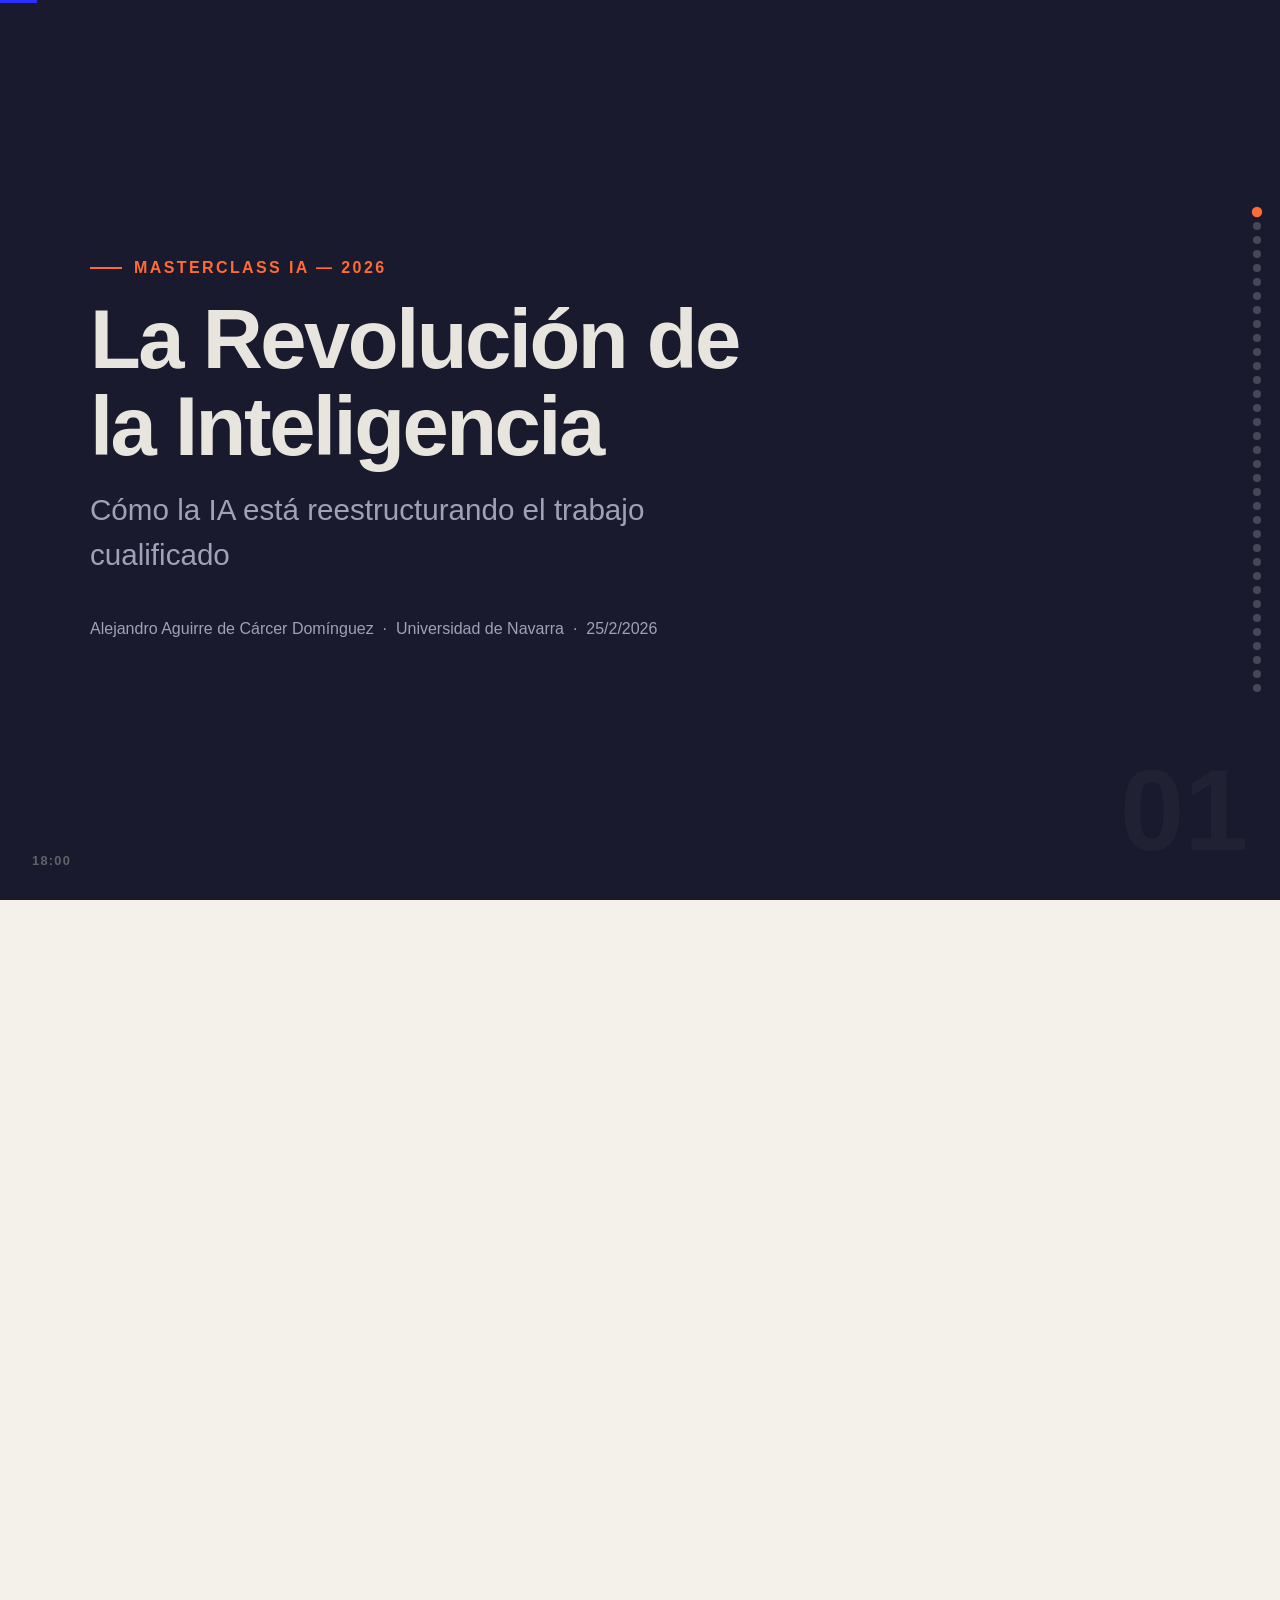
==== commit 7df684da: "Update ai-masterclass-es.html" ====
--- a/ai-masterclass-es.html
+++ b/ai-masterclass-es.html
@@ -1025,6 +1025,22 @@
             html { scroll-behavior: auto; }
             .reveal { opacity: 1; transform: none; }
         }
+
+        /* ===========================================
+           TIMESTAMPS
+           =========================================== */
+        .slide-timestamp {
+            position: absolute;
+            bottom: clamp(1rem, 2.5vw, 2rem);
+            left: clamp(1rem, 2.5vw, 2rem);
+            font-family: var(--font-body);
+            font-size: clamp(0.7rem, 1vw, 0.9rem);
+            font-weight: 600;
+            letter-spacing: 0.1em;
+            opacity: 0.35;
+            z-index: 1;
+            pointer-events: none;
+        }
     </style>
 </head>
 <body>
@@ -1049,6 +1065,7 @@
             </div>
         </div>
         <div class="slide-num">01</div>
+        <div class="slide-timestamp">18:00</div>
     </section>
 
     <!-- DIAPOSITIVA 2: Cita de apertura -->
@@ -1060,6 +1077,7 @@
             </div>
         </div>
         <div class="slide-num">02</div>
+        <div class="slide-timestamp">18:10</div>
     </section>
 
     <!-- DIAPOSITIVA 3: Las cifras que importan -->
@@ -1194,6 +1212,7 @@
             </div>
         </div>
         <div class="slide-num">07</div>
+        <div class="slide-timestamp">18:20</div>
     </section>
 
     <!-- =========================================
@@ -1231,6 +1250,7 @@
             </div>
         </div>
         <div class="slide-num">08</div>
+        <div class="slide-timestamp">18:35</div>
     </section>
 
     <!-- DIAPOSITIVA 9: Autopsia del flujo de trabajo -->
@@ -1418,6 +1438,7 @@
             </div>
         </div>
         <div class="slide-num">14</div>
+        <div class="slide-timestamp">18:45</div>
     </section>
 
     <!-- DIAPOSITIVA 15: Demo en vivo 1 -->
@@ -1434,6 +1455,7 @@
             </div>
         </div>
         <div class="slide-num">15</div>
+        <div class="slide-timestamp">19:05</div>
     </section>
 
     <!-- =========================================
@@ -1465,6 +1487,7 @@
             </div>
         </div>
         <div class="slide-num">16</div>
+        <div class="slide-timestamp">19:30</div>
     </section>
 
     <!-- DIAPOSITIVA 16: Lo que el mercado se equivoca -->
@@ -1553,6 +1576,7 @@
             </div>
         </div>
         <div class="slide-num">20</div>
+        <div class="slide-timestamp">19:40</div>
     </section>
 
     <!-- =========================================
@@ -1586,6 +1610,7 @@
             </div>
         </div>
         <div class="slide-num">21</div>
+        <div class="slide-timestamp">19:55</div>
     </section>
 
     <!-- DIAPOSITIVA 21: El Orquestador -->
@@ -1768,6 +1793,7 @@
             </div>
         </div>
         <div class="slide-num">28</div>
+        <div class="slide-timestamp">20:05</div>
     </section>
 
     <!-- =========================================
@@ -1798,6 +1824,7 @@
             </div>
         </div>
         <div class="slide-num">29</div>
+        <div class="slide-timestamp">20:25</div>
     </section>
 
     <!-- DIAPOSITIVA 29: Lo que vuestros compañeros hacen mal -->
@@ -1837,6 +1864,7 @@
             </div>
         </div>
         <div class="slide-num">31</div>
+        <div class="slide-timestamp">20:30</div>
     </section>
 
     <!-- DIAPOSITIVA 31: Plan de acción de 90 días -->
@@ -1871,6 +1899,7 @@
             </div>
         </div>
         <div class="slide-num">32</div>
+        <div class="slide-timestamp">20:40</div>
     </section>
 
     <!-- DIAPOSITIVA 31: El contexto generacional -->
